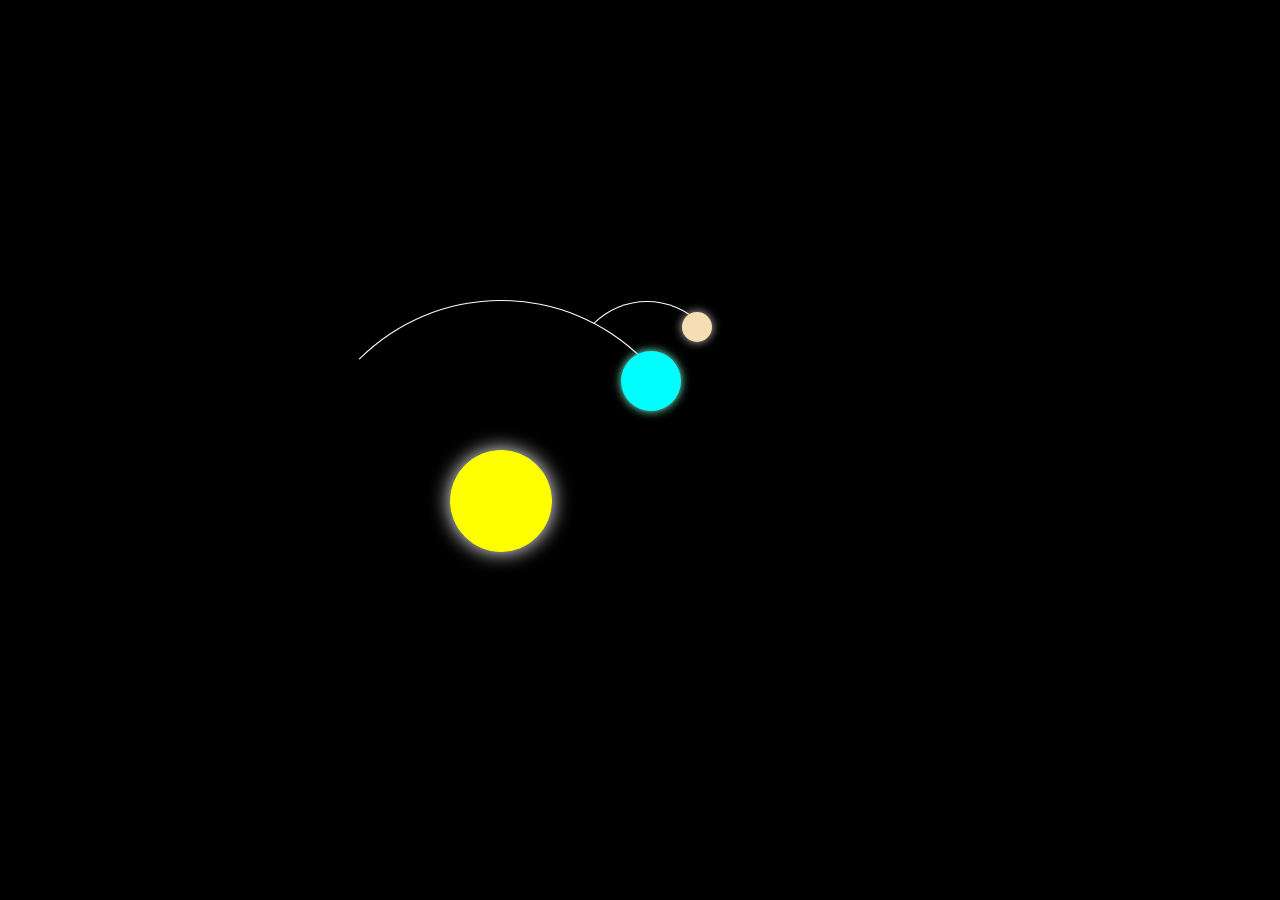
==== index.html @ 89e52d08 "Create index.html" ====
<html>
    <head>
        <style>
            body {
                background-color: black;
            }

            .sun {
                width: 100px;
                height: 100px;
                background-color: yellow;
                border: 1px solid yellow;
                border-radius: 50%;
                position: absolute;
                top: 450px;
                left: 450px;
                box-shadow: 0 0 20px white;
            }

            .earth {
                width: 400px;
                height: 400px;
                border-width: 1px;
                border-style: solid;
                border-color: white transparent transparent transparent;
                border-radius: 100%;
                position: absolute;
                top: 300px;
                left: 300px;
                animation: orbit 5s linear infinite;
            }
            
            .earth::before {
                content: '';
                position: absolute;
                top: 50px;
                left: 320px;
                background-color: aqua;
                border-radius: 50%;
                width: 60px;
                height: 60px;
                box-shadow: 0 0 10px aquamarine;
            }

            .moon {
                width: 150px;
                height: 150px;
                border-width: 1px;
                border-style: solid;
                border-color: white transparent transparent transparent;
                border-radius: 100%;
                position: absolute;
                top: 0px;
                left: 270px;
                animation: orbit 5s linear infinite;
            }
            
            .moon::before {
                content: '';
                position: absolute;
                top: 10px;
                left: 110px;
                background-color: wheat;
                border-radius: 50%;
                width: 30px;
                height: 30px;
                box-shadow: 0 0 10px silver;
            }

            @keyframes orbit {
                to {
                    transform: rotate(360deg);
                }
            }
        </style>
    </head>
    <body>
        <div class="sun"></div>
        <div class="earth">
          <div class="moon"></div>
        </div>
    </body>
</html>

sumber kode tersebut
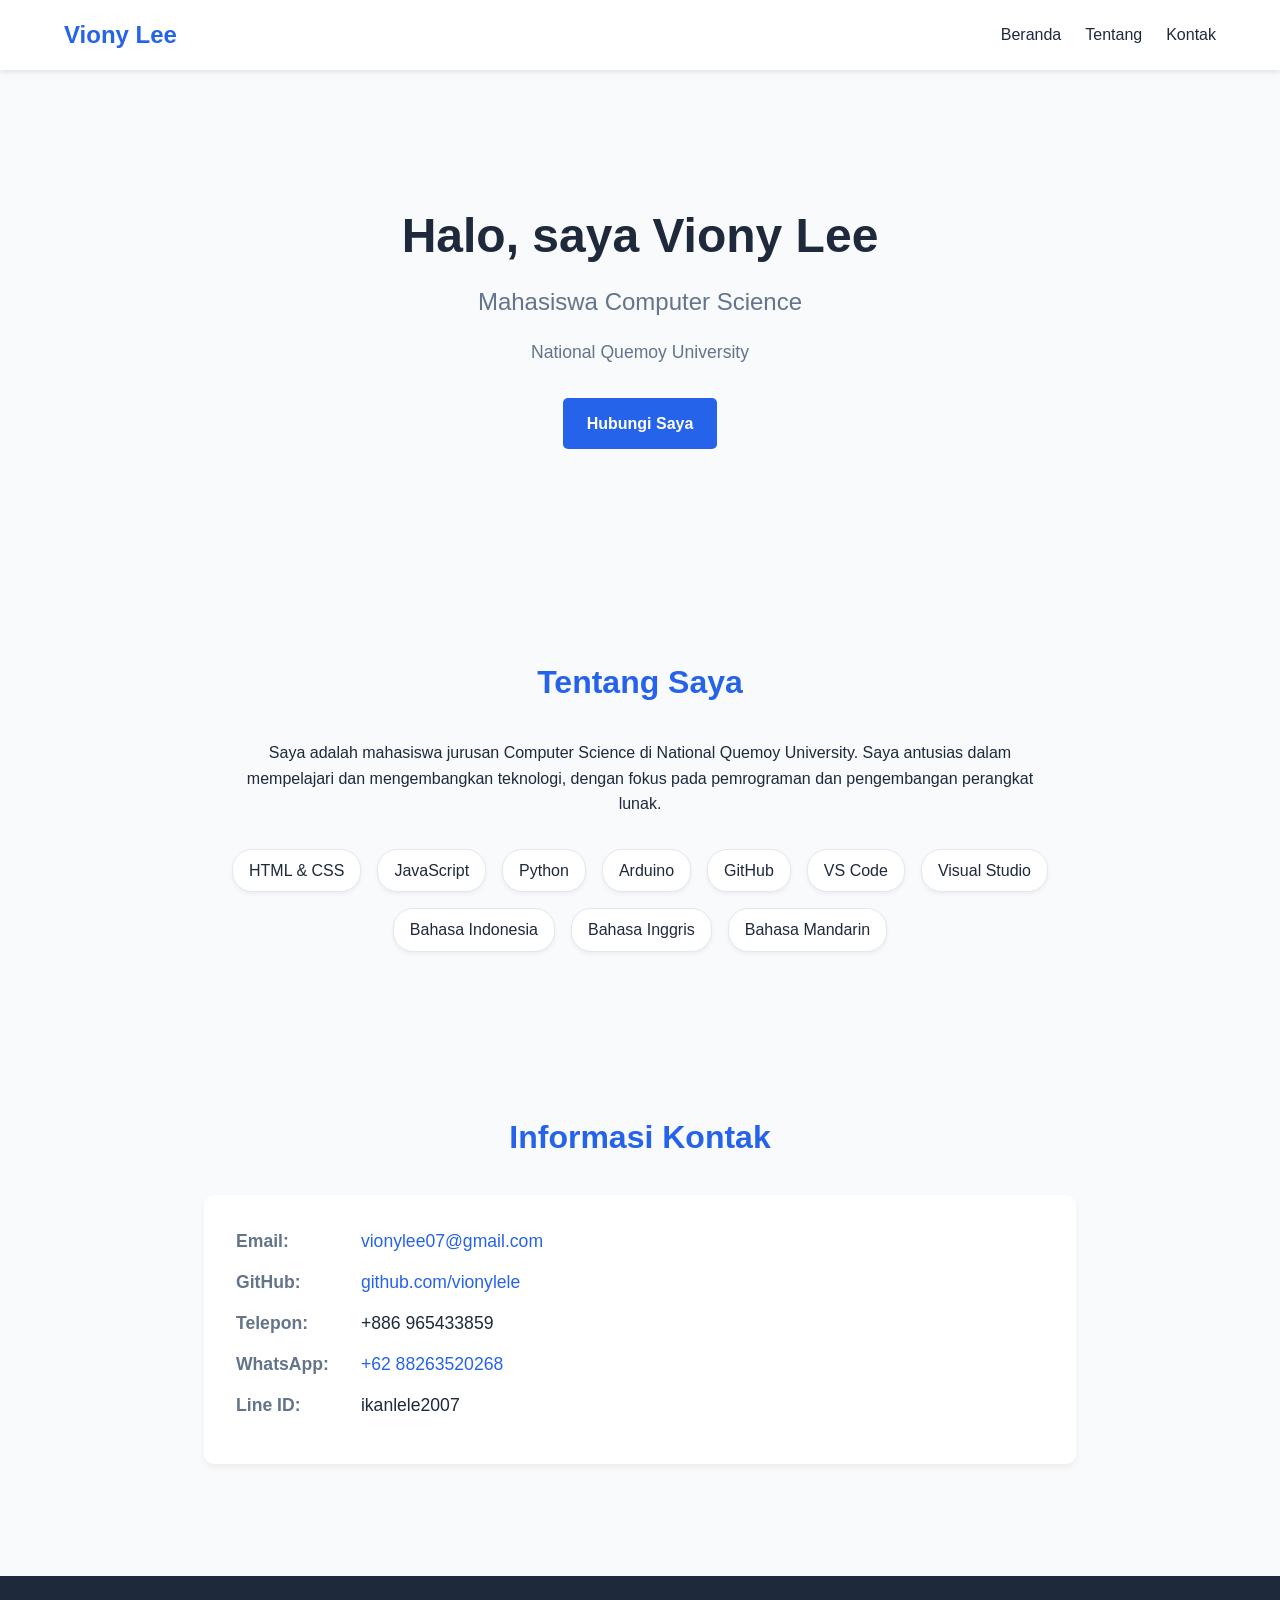
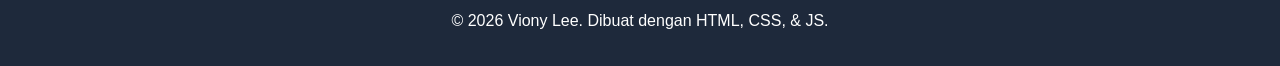
==== commit b9e23636: "Update index.html" ====
--- a/index.html
+++ b/index.html
@@ -1,85 +1,245 @@
-<html>
-    <head>
-        <style>
-            body {
-                background-color: black;
-            }
-
-            .sun {
-                width: 100px;
-                height: 100px;
-                background-color: yellow;
-                border: 1px solid yellow;
-                border-radius: 50%;
-                position: absolute;
-                top: 450px;
-                left: 450px;
-                box-shadow: 0 0 20px white;
-            }
-
-            .earth {
-                width: 400px;
-                height: 400px;
-                border-width: 1px;
-                border-style: solid;
-                border-color: white transparent transparent transparent;
-                border-radius: 100%;
-                position: absolute;
-                top: 300px;
-                left: 300px;
-                animation: orbit 5s linear infinite;
-            }
+<!DOCTYPE html>
+<html lang="id">
+<head>
+    <meta charset="UTF-8">
+    <meta name="viewport" content="width=device-width, initial-scale=1.0">
+    <title>Portofolio | Viony Lee</title>
+    <style>
+        /* --- CSS (Styling) --- */
+        :root {
+            --primary-color: #2563eb;
+            --bg-color: #f8fafc;
+            --text-color: #1e293b;
+            --secondary-color: #64748b;
+        }
+
+        * {
+            margin: 0;
+            padding: 0;
+            box-sizing: border-box;
+            font-family: 'Segoe UI', Tahoma, Geneva, Verdana, sans-serif;
+        }
+
+        body {
+            background-color: var(--bg-color);
+            color: var(--text-color);
+            line-height: 1.6;
+        }
+
+        header {
+            background-color: white;
+            padding: 1rem 5%;
+            box-shadow: 0 2px 5px rgba(0,0,0,0.1);
+            position: sticky;
+            top: 0;
+            z-index: 100;
+            display: flex;
+            justify-content: space-between;
+            align-items: center;
+        }
+
+        header h2 {
+            color: var(--primary-color);
+        }
+
+        nav ul {
+            list-style: none;
+            display: flex;
+            gap: 1.5rem;
+        }
+
+        nav a {
+            text-decoration: none;
+            color: var(--text-color);
+            font-weight: 500;
+            transition: color 0.3s;
+        }
+
+        nav a:hover {
+            color: var(--primary-color);
+        }
+
+        section {
+            padding: 5rem 5%;
+            max-width: 1000px;
+            margin: 0 auto;
+        }
+
+        /* Hero Section */
+        #beranda {
+            text-align: center;
+            padding-top: 8rem;
+            padding-bottom: 8rem;
+        }
+
+        #beranda h1 {
+            font-size: 3rem;
+            margin-bottom: 0.5rem;
+        }
+
+        #beranda h3 {
+            font-size: 1.5rem;
+            font-weight: 500;
+            color: var(--secondary-color);
+            margin-bottom: 1rem;
+        }
+
+        #beranda p {
+            font-size: 1.1rem;
+            color: var(--secondary-color);
+            margin-bottom: 2rem;
+        }
+
+        .btn {
+            background-color: var(--primary-color);
+            color: white;
+            padding: 0.8rem 1.5rem;
+            text-decoration: none;
+            border-radius: 5px;
+            font-weight: bold;
+            transition: background 0.3s;
+            display: inline-block;
+            border: none;
+            cursor: pointer;
+        }
+
+        .btn:hover {
+            background-color: #1d4ed8;
+        }
+
+        /* About & Skills */
+        .section-title {
+            text-align: center;
+            font-size: 2rem;
+            margin-bottom: 2rem;
+            color: var(--primary-color);
+        }
+
+        .skills-container {
+            display: flex;
+            flex-wrap: wrap;
+            gap: 1rem;
+            justify-content: center;
+            margin-top: 2rem;
+        }
+
+        .skill-tag {
+            background-color: white;
+            padding: 0.5rem 1rem;
+            border-radius: 20px;
+            box-shadow: 0 2px 4px rgba(0,0,0,0.05);
+            font-weight: 500;
+            border: 1px solid #e2e8f0;
+        }
+
+        /* Kontak Section */
+        .contact-wrapper {
+            display: flex;
+            flex-direction: column;
+            gap: 2rem;
+            background: white;
+            padding: 2rem;
+            border-radius: 10px;
+            box-shadow: 0 4px 6px rgba(0,0,0,0.05);
+        }
+
+        .contact-details p {
+            margin-bottom: 0.8rem;
+            font-size: 1.1rem;
+        }
+
+        .contact-details a {
+            color: var(--primary-color);
+            text-decoration: none;
+            font-weight: 500;
+        }
+
+        .contact-details a:hover {
+            text-decoration: underline;
+        }
+
+        .contact-details strong {
+            display: inline-block;
+            width: 120px;
+            color: var(--secondary-color);
+        }
+
+        footer {
+            text-align: center;
+            padding: 2rem;
+            background-color: #1e293b;
+            color: white;
+            margin-top: 2rem;
+        }
+    </style>
+</head>
+<body>
+
+    <header>
+        <h2>Viony Lee</h2>
+        <nav>
+            <ul>
+                <li><a href="#beranda">Beranda</a></li>
+                <li><a href="#tentang">Tentang</a></li>
+                <li><a href="#kontak">Kontak</a></li>
+            </ul>
+        </nav>
+    </header>
+
+    <section id="beranda">
+        <h1>Halo, saya Viony Lee</h1>
+        <h3>Mahasiswa Computer Science</h3>
+        <p>National Quemoy University</p>
+        <a href="#kontak" class="btn">Hubungi Saya</a>
+    </section>
+
+    <section id="tentang">
+        <h2 class="section-title">Tentang Saya</h2>
+        <p style="text-align: center; max-width: 800px; margin: 0 auto;">Saya adalah mahasiswa jurusan Computer Science di National Quemoy University. Saya antusias dalam mempelajari dan mengembangkan teknologi, dengan fokus pada pemrograman dan pengembangan perangkat lunak.</p>
+        
+        <div class="skills-container">
+            <span class="skill-tag">HTML & CSS</span>
+            <span class="skill-tag">JavaScript</span>
+            <span class="skill-tag">Python</span>
+            <span class="skill-tag">Arduino</span>
             
-            .earth::before {
-                content: '';
-                position: absolute;
-                top: 50px;
-                left: 320px;
-                background-color: aqua;
-                border-radius: 50%;
-                width: 60px;
-                height: 60px;
-                box-shadow: 0 0 10px aquamarine;
-            }
-
-            .moon {
-                width: 150px;
-                height: 150px;
-                border-width: 1px;
-                border-style: solid;
-                border-color: white transparent transparent transparent;
-                border-radius: 100%;
-                position: absolute;
-                top: 0px;
-                left: 270px;
-                animation: orbit 5s linear infinite;
-            }
+            <span class="skill-tag">GitHub</span>
+            <span class="skill-tag">VS Code</span>
+            <span class="skill-tag">Visual Studio</span>
             
-            .moon::before {
-                content: '';
-                position: absolute;
-                top: 10px;
-                left: 110px;
-                background-color: wheat;
-                border-radius: 50%;
-                width: 30px;
-                height: 30px;
-                box-shadow: 0 0 10px silver;
-            }
-
-            @keyframes orbit {
-                to {
-                    transform: rotate(360deg);
-                }
-            }
-        </style>
-    </head>
-    <body>
-        <div class="sun"></div>
-        <div class="earth">
-          <div class="moon"></div>
+            <span class="skill-tag">Bahasa Indonesia</span>
+            <span class="skill-tag">Bahasa Inggris</span>
+            <span class="skill-tag">Bahasa Mandarin</span>
         </div>
-    </body>
+    </section>
+
+    <section id="kontak">
+        <h2 class="section-title">Informasi Kontak</h2>
+        <div class="contact-wrapper">
+            <div class="contact-details">
+                <p><strong>Email:</strong> <a href="mailto:vionylee07@gmail.com">vionylee07@gmail.com</a></p>
+                <p><strong>GitHub:</strong> <a href="https://github.com/vionylele" target="_blank">github.com/vionylele</a></p>
+                <p><strong>Telepon:</strong> +886 965433859</p>
+                <p><strong>WhatsApp:</strong> <a href="https://wa.me/6288263520268" target="_blank">+62 88263520268</a></p>
+                <p><strong>Line ID:</strong> ikanlele2007</p>
+            </div>
+        </div>
+    </section>
+
+    <footer>
+        <p>&copy; 2026 Viony Lee. Dibuat dengan HTML, CSS, & JS.</p>
+    </footer>
+
+    <script>
+        // Smooth scrolling untuk navigasi
+        document.querySelectorAll('a[href^="#"]').forEach(anchor => {
+            anchor.addEventListener('click', function (e) {
+                e.preventDefault();
+                document.querySelector(this.getAttribute('href')).scrollIntoView({
+                    behavior: 'smooth'
+                });
+            });
+        });
+    </script>
+</body>
 </html>
-
-sumber kode tersebut
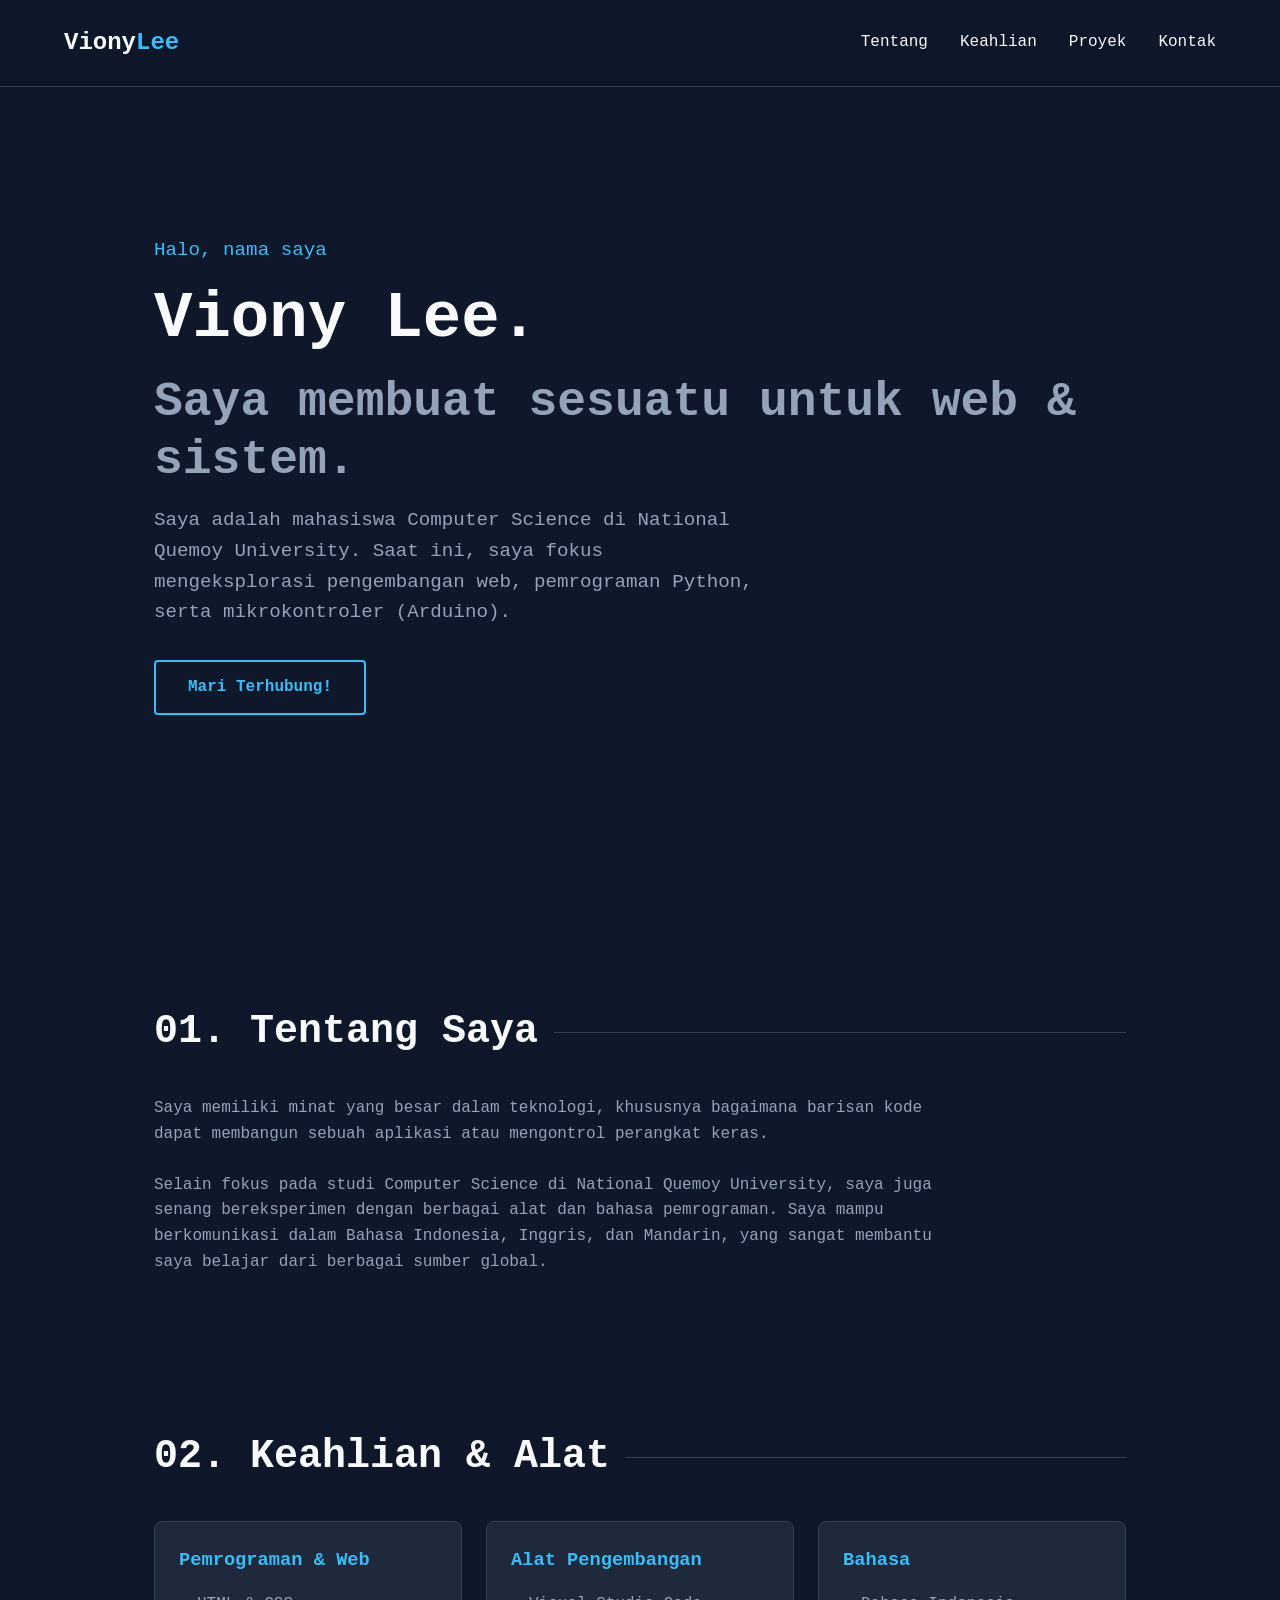
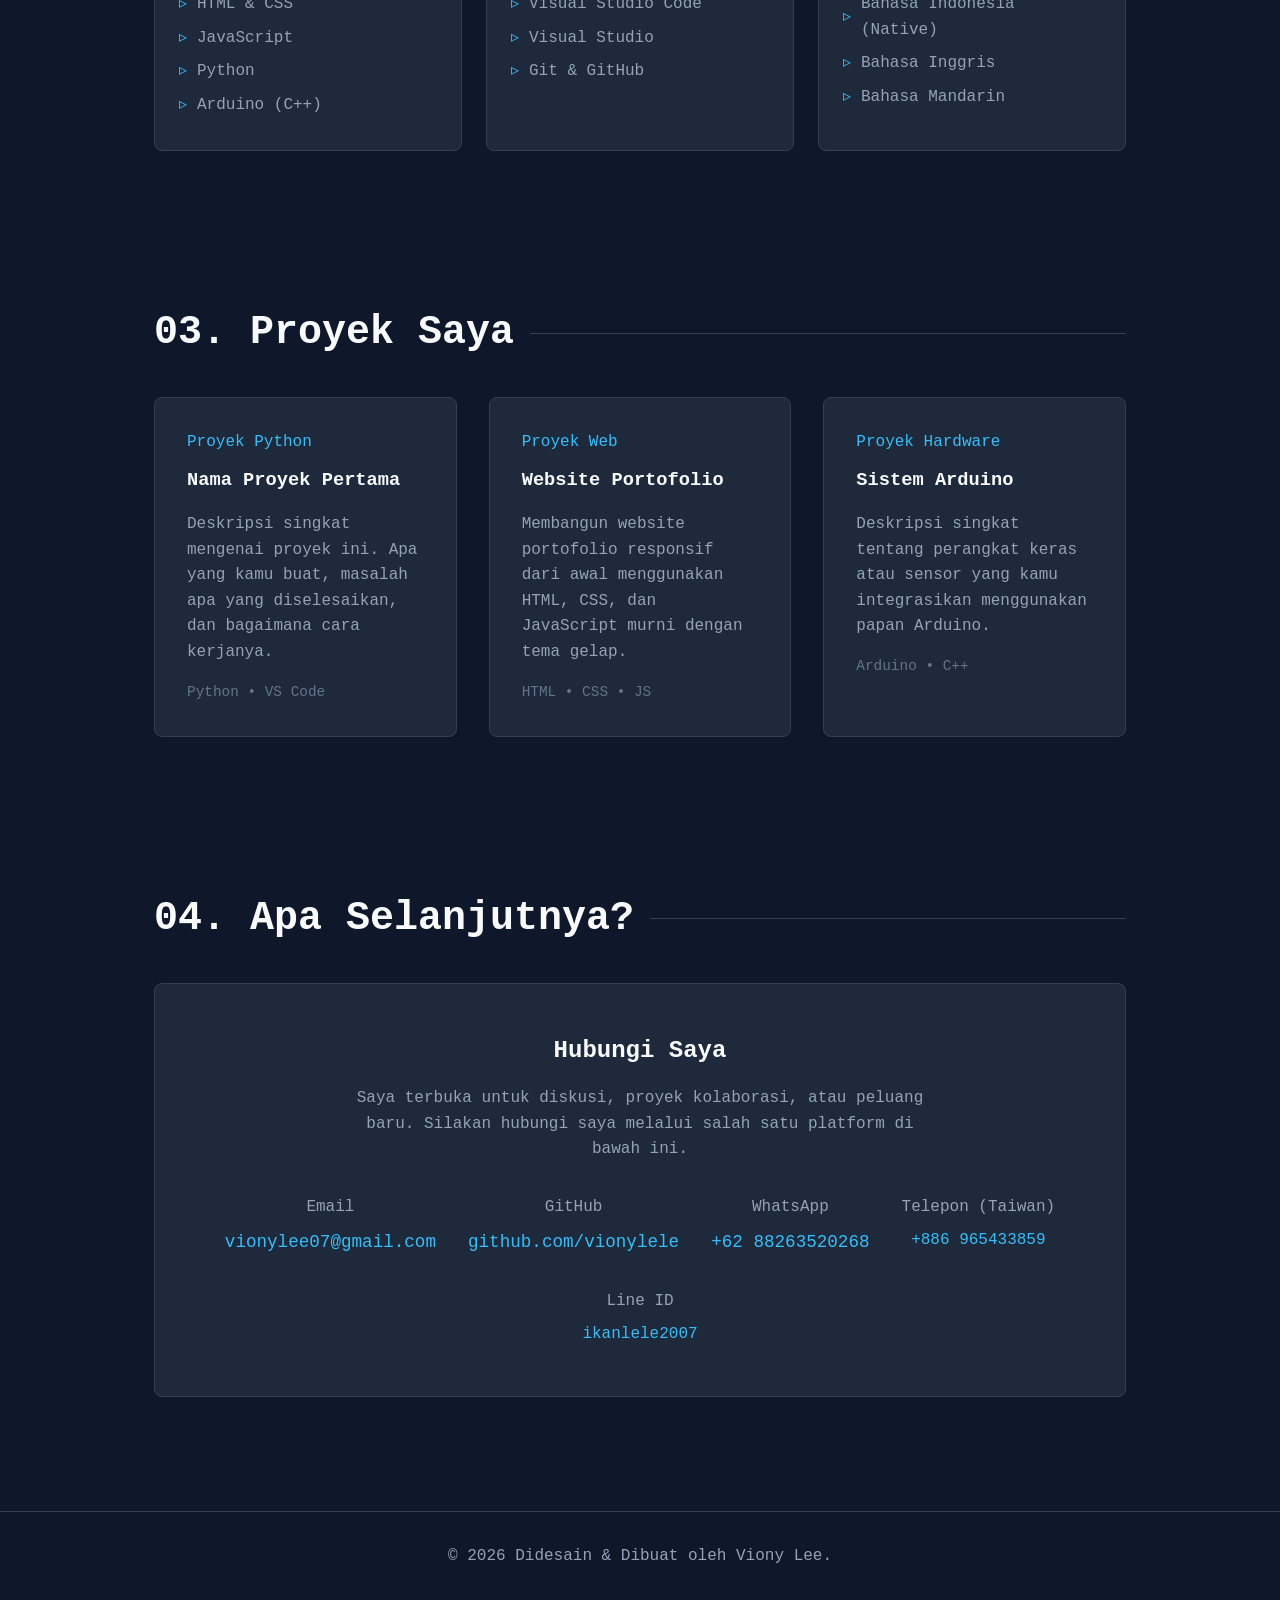
==== commit ce17fff3: "Update index.html" ====
--- a/index.html
+++ b/index.html
@@ -3,231 +3,362 @@
 <head>
     <meta charset="UTF-8">
     <meta name="viewport" content="width=device-width, initial-scale=1.0">
-    <title>Portofolio | Viony Lee</title>
+    <title>Viony Lee | Portfolio</title>
     <style>
         /* --- CSS (Styling) --- */
         :root {
-            --primary-color: #2563eb;
-            --bg-color: #f8fafc;
-            --text-color: #1e293b;
-            --secondary-color: #64748b;
+            --bg-dark: #0f172a;
+            --bg-card: #1e293b;
+            --text-main: #f8fafc;
+            --text-muted: #94a3b8;
+            --accent-color: #38bdf8; /* Warna biru neon/cyan */
         }
 
         * {
             margin: 0;
             padding: 0;
             box-sizing: border-box;
-            font-family: 'Segoe UI', Tahoma, Geneva, Verdana, sans-serif;
+            font-family: 'Courier New', Courier, monospace; /* Font gaya terminal/coding */
         }
 
         body {
-            background-color: var(--bg-color);
-            color: var(--text-color);
+            background-color: var(--bg-dark);
+            color: var(--text-main);
             line-height: 1.6;
-        }
-
-        header {
-            background-color: white;
-            padding: 1rem 5%;
-            box-shadow: 0 2px 5px rgba(0,0,0,0.1);
-            position: sticky;
-            top: 0;
-            z-index: 100;
+            font-family: 'Segoe UI', Tahoma, sans-serif;
+        }
+
+        /* Navigasi */
+        nav {
             display: flex;
             justify-content: space-between;
             align-items: center;
-        }
-
-        header h2 {
-            color: var(--primary-color);
-        }
-
-        nav ul {
+            padding: 1.5rem 5%;
+            background-color: rgba(15, 23, 42, 0.9);
+            backdrop-filter: blur(10px);
+            position: fixed;
+            width: 100%;
+            top: 0;
+            z-index: 1000;
+            border-bottom: 1px solid #334155;
+        }
+
+        .logo {
+            font-size: 1.5rem;
+            font-weight: bold;
+            color: var(--text-main);
+            text-decoration: none;
+        }
+
+        .logo span {
+            color: var(--accent-color);
+        }
+
+        .nav-links {
             list-style: none;
             display: flex;
-            gap: 1.5rem;
-        }
-
-        nav a {
+            gap: 2rem;
+        }
+
+        .nav-links a {
+            color: var(--text-main);
             text-decoration: none;
-            color: var(--text-color);
             font-weight: 500;
-            transition: color 0.3s;
-        }
-
-        nav a:hover {
-            color: var(--primary-color);
+            transition: 0.3s;
+        }
+
+        .nav-links a:hover {
+            color: var(--accent-color);
         }
 
         section {
-            padding: 5rem 5%;
-            max-width: 1000px;
+            padding: 100px 5% 50px;
+            max-width: 1100px;
             margin: 0 auto;
         }
 
         /* Hero Section */
         #beranda {
+            height: 100vh;
+            display: flex;
+            flex-direction: column;
+            justify-content: center;
+            align-items: flex-start;
+        }
+
+        .hero-subtitle {
+            color: var(--accent-color);
+            font-family: 'Courier New', Courier, monospace;
+            font-size: 1.2rem;
+            margin-bottom: 1rem;
+        }
+
+        #beranda h1 {
+            font-size: 4rem;
+            line-height: 1.2;
+            margin-bottom: 1rem;
+        }
+
+        #beranda p {
+            color: var(--text-muted);
+            font-size: 1.2rem;
+            max-width: 600px;
+            margin-bottom: 2rem;
+        }
+
+        .btn {
+            display: inline-block;
+            padding: 0.8rem 2rem;
+            border: 2px solid var(--accent-color);
+            color: var(--accent-color);
+            text-decoration: none;
+            border-radius: 4px;
+            font-weight: bold;
+            transition: all 0.3s ease;
+        }
+
+        .btn:hover {
+            background-color: var(--accent-color);
+            color: var(--bg-dark);
+        }
+
+        /* Section Titles */
+        .section-title {
+            font-size: 2.5rem;
+            margin-bottom: 2rem;
+            display: flex;
+            align-items: center;
+            gap: 1rem;
+        }
+
+        .section-title::after {
+            content: "";
+            height: 1px;
+            background-color: #334155;
+            flex-grow: 1;
+        }
+
+        /* Skills */
+        .skills-grid {
+            display: grid;
+            grid-template-columns: repeat(auto-fit, minmax(250px, 1fr));
+            gap: 1.5rem;
+        }
+
+        .skill-category {
+            background-color: var(--bg-card);
+            padding: 1.5rem;
+            border-radius: 8px;
+            border: 1px solid #334155;
+        }
+
+        .skill-category h3 {
+            color: var(--accent-color);
+            margin-bottom: 1rem;
+        }
+
+        .skill-list {
+            list-style: none;
+        }
+
+        .skill-list li {
+            margin-bottom: 0.5rem;
+            color: var(--text-muted);
+            display: flex;
+            align-items: center;
+        }
+
+        .skill-list li::before {
+            content: "▹";
+            color: var(--accent-color);
+            margin-right: 10px;
+        }
+
+        /* Proyek (Placeholder) */
+        .projects-grid {
+            display: grid;
+            grid-template-columns: repeat(auto-fit, minmax(300px, 1fr));
+            gap: 2rem;
+        }
+
+        .project-card {
+            background-color: var(--bg-card);
+            padding: 2rem;
+            border-radius: 8px;
+            border: 1px solid #334155;
+            transition: transform 0.3s ease;
+        }
+
+        .project-card:hover {
+            transform: translateY(-5px);
+            border-color: var(--accent-color);
+        }
+
+        .project-card h3 {
+            margin-bottom: 1rem;
+        }
+
+        /* Kontak */
+        .contact-container {
+            background-color: var(--bg-card);
+            padding: 3rem;
+            border-radius: 8px;
             text-align: center;
-            padding-top: 8rem;
-            padding-bottom: 8rem;
-        }
-
-        #beranda h1 {
-            font-size: 3rem;
-            margin-bottom: 0.5rem;
-        }
-
-        #beranda h3 {
-            font-size: 1.5rem;
-            font-weight: 500;
-            color: var(--secondary-color);
-            margin-bottom: 1rem;
-        }
-
-        #beranda p {
+            border: 1px solid #334155;
+        }
+
+        .contact-links {
+            display: flex;
+            flex-wrap: wrap;
+            justify-content: center;
+            gap: 2rem;
+            margin-top: 2rem;
+        }
+
+        .contact-item {
+            display: flex;
+            flex-direction: column;
+            gap: 0.5rem;
+            color: var(--text-muted);
+        }
+
+        .contact-item a {
+            color: var(--accent-color);
+            text-decoration: none;
             font-size: 1.1rem;
-            color: var(--secondary-color);
-            margin-bottom: 2rem;
-        }
-
-        .btn {
-            background-color: var(--primary-color);
-            color: white;
-            padding: 0.8rem 1.5rem;
-            text-decoration: none;
-            border-radius: 5px;
-            font-weight: bold;
-            transition: background 0.3s;
-            display: inline-block;
-            border: none;
-            cursor: pointer;
-        }
-
-        .btn:hover {
-            background-color: #1d4ed8;
-        }
-
-        /* About & Skills */
-        .section-title {
-            text-align: center;
-            font-size: 2rem;
-            margin-bottom: 2rem;
-            color: var(--primary-color);
-        }
-
-        .skills-container {
-            display: flex;
-            flex-wrap: wrap;
-            gap: 1rem;
-            justify-content: center;
-            margin-top: 2rem;
-        }
-
-        .skill-tag {
-            background-color: white;
-            padding: 0.5rem 1rem;
-            border-radius: 20px;
-            box-shadow: 0 2px 4px rgba(0,0,0,0.05);
-            font-weight: 500;
-            border: 1px solid #e2e8f0;
-        }
-
-        /* Kontak Section */
-        .contact-wrapper {
-            display: flex;
-            flex-direction: column;
-            gap: 2rem;
-            background: white;
-            padding: 2rem;
-            border-radius: 10px;
-            box-shadow: 0 4px 6px rgba(0,0,0,0.05);
-        }
-
-        .contact-details p {
-            margin-bottom: 0.8rem;
-            font-size: 1.1rem;
-        }
-
-        .contact-details a {
-            color: var(--primary-color);
-            text-decoration: none;
-            font-weight: 500;
-        }
-
-        .contact-details a:hover {
+        }
+
+        .contact-item a:hover {
             text-decoration: underline;
-        }
-
-        .contact-details strong {
-            display: inline-block;
-            width: 120px;
-            color: var(--secondary-color);
         }
 
         footer {
             text-align: center;
             padding: 2rem;
-            background-color: #1e293b;
-            color: white;
-            margin-top: 2rem;
+            color: var(--text-muted);
+            border-top: 1px solid #334155;
+            margin-top: 4rem;
         }
     </style>
 </head>
 <body>
 
-    <header>
-        <h2>Viony Lee</h2>
-        <nav>
-            <ul>
-                <li><a href="#beranda">Beranda</a></li>
-                <li><a href="#tentang">Tentang</a></li>
-                <li><a href="#kontak">Kontak</a></li>
-            </ul>
-        </nav>
-    </header>
+    <nav>
+        <a href="#" class="logo">Viony<span>Lee</span></a>
+        <ul class="nav-links">
+            <li><a href="#tentang">Tentang</a></li>
+            <li><a href="#keahlian">Keahlian</a></li>
+            <li><a href="#proyek">Proyek</a></li>
+            <li><a href="#kontak">Kontak</a></li>
+        </ul>
+    </nav>
 
     <section id="beranda">
-        <h1>Halo, saya Viony Lee</h1>
-        <h3>Mahasiswa Computer Science</h3>
-        <p>National Quemoy University</p>
-        <a href="#kontak" class="btn">Hubungi Saya</a>
+        <div class="hero-subtitle">Halo, nama saya</div>
+        <h1>Viony Lee.</h1>
+        <h1 style="color: var(--text-muted); font-size: 3rem;">Saya membuat sesuatu untuk web & sistem.</h1>
+        <p>Saya adalah mahasiswa Computer Science di National Quemoy University. Saat ini, saya fokus mengeksplorasi pengembangan web, pemrograman Python, serta mikrokontroler (Arduino).</p>
+        <a href="#kontak" class="btn">Mari Terhubung!</a>
     </section>
 
     <section id="tentang">
-        <h2 class="section-title">Tentang Saya</h2>
-        <p style="text-align: center; max-width: 800px; margin: 0 auto;">Saya adalah mahasiswa jurusan Computer Science di National Quemoy University. Saya antusias dalam mempelajari dan mengembangkan teknologi, dengan fokus pada pemrograman dan pengembangan perangkat lunak.</p>
-        
-        <div class="skills-container">
-            <span class="skill-tag">HTML & CSS</span>
-            <span class="skill-tag">JavaScript</span>
-            <span class="skill-tag">Python</span>
-            <span class="skill-tag">Arduino</span>
+        <h2 class="section-title">01. Tentang Saya</h2>
+        <div style="color: var(--text-muted); max-width: 800px;">
+            <p>Saya memiliki minat yang besar dalam teknologi, khususnya bagaimana barisan kode dapat membangun sebuah aplikasi atau mengontrol perangkat keras.</p><br>
+            <p>Selain fokus pada studi Computer Science di National Quemoy University, saya juga senang bereksperimen dengan berbagai alat dan bahasa pemrograman. Saya mampu berkomunikasi dalam Bahasa Indonesia, Inggris, dan Mandarin, yang sangat membantu saya belajar dari berbagai sumber global.</p>
+        </div>
+    </section>
+
+    <section id="keahlian">
+        <h2 class="section-title">02. Keahlian & Alat</h2>
+        <div class="skills-grid">
+            <div class="skill-category">
+                <h3>Pemrograman & Web</h3>
+                <ul class="skill-list">
+                    <li>HTML & CSS</li>
+                    <li>JavaScript</li>
+                    <li>Python</li>
+                    <li>Arduino (C++)</li>
+                </ul>
+            </div>
+            <div class="skill-category">
+                <h3>Alat Pengembangan</h3>
+                <ul class="skill-list">
+                    <li>Visual Studio Code</li>
+                    <li>Visual Studio</li>
+                    <li>Git & GitHub</li>
+                </ul>
+            </div>
+            <div class="skill-category">
+                <h3>Bahasa</h3>
+                <ul class="skill-list">
+                    <li>Bahasa Indonesia (Native)</li>
+                    <li>Bahasa Inggris</li>
+                    <li>Bahasa Mandarin</li>
+                </ul>
+            </div>
+        </div>
+    </section>
+
+    <section id="proyek">
+        <h2 class="section-title">03. Proyek Saya</h2>
+        <div class="projects-grid">
+            <div class="project-card">
+                <div style="color: var(--accent-color); margin-bottom: 10px; font-family: 'Courier New', monospace;">Proyek Python</div>
+                <h3>Nama Proyek Pertama</h3>
+                <p style="color: var(--text-muted); margin-bottom: 15px;">Deskripsi singkat mengenai proyek ini. Apa yang kamu buat, masalah apa yang diselesaikan, dan bagaimana cara kerjanya.</p>
+                <div style="color: #64748b; font-size: 0.9rem;">Python • VS Code</div>
+            </div>
             
-            <span class="skill-tag">GitHub</span>
-            <span class="skill-tag">VS Code</span>
-            <span class="skill-tag">Visual Studio</span>
+            <div class="project-card">
+                <div style="color: var(--accent-color); margin-bottom: 10px; font-family: 'Courier New', monospace;">Proyek Web</div>
+                <h3>Website Portofolio</h3>
+                <p style="color: var(--text-muted); margin-bottom: 15px;">Membangun website portofolio responsif dari awal menggunakan HTML, CSS, dan JavaScript murni dengan tema gelap.</p>
+                <div style="color: #64748b; font-size: 0.9rem;">HTML • CSS • JS</div>
+            </div>
+
+            <div class="project-card">
+                <div style="color: var(--accent-color); margin-bottom: 10px; font-family: 'Courier New', monospace;">Proyek Hardware</div>
+                <h3>Sistem Arduino</h3>
+                <p style="color: var(--text-muted); margin-bottom: 15px;">Deskripsi singkat tentang perangkat keras atau sensor yang kamu integrasikan menggunakan papan Arduino.</p>
+                <div style="color: #64748b; font-size: 0.9rem;">Arduino • C++</div>
+            </div>
+        </div>
+    </section>
+
+    <section id="kontak">
+        <h2 class="section-title">04. Apa Selanjutnya?</h2>
+        <div class="contact-container">
+            <h2 style="margin-bottom: 1rem;">Hubungi Saya</h2>
+            <p style="color: var(--text-muted); max-width: 600px; margin: 0 auto;">Saya terbuka untuk diskusi, proyek kolaborasi, atau peluang baru. Silakan hubungi saya melalui salah satu platform di bawah ini.</p>
             
-            <span class="skill-tag">Bahasa Indonesia</span>
-            <span class="skill-tag">Bahasa Inggris</span>
-            <span class="skill-tag">Bahasa Mandarin</span>
+            <div class="contact-links">
+                <div class="contact-item">
+                    <span>Email</span>
+                    <a href="mailto:vionylee07@gmail.com">vionylee07@gmail.com</a>
+                </div>
+                <div class="contact-item">
+                    <span>GitHub</span>
+                    <a href="https://github.com/vionylele" target="_blank">github.com/vionylele</a>
+                </div>
+                <div class="contact-item">
+                    <span>WhatsApp</span>
+                    <a href="https://wa.me/6288263520268" target="_blank">+62 88263520268</a>
+                </div>
+                <div class="contact-item">
+                    <span>Telepon (Taiwan)</span>
+                    <span style="color: var(--accent-color);">+886 965433859</span>
+                </div>
+                <div class="contact-item">
+                    <span>Line ID</span>
+                    <span style="color: var(--accent-color);">ikanlele2007</span>
+                </div>
+            </div>
         </div>
     </section>
 
-    <section id="kontak">
-        <h2 class="section-title">Informasi Kontak</h2>
-        <div class="contact-wrapper">
-            <div class="contact-details">
-                <p><strong>Email:</strong> <a href="mailto:vionylee07@gmail.com">vionylee07@gmail.com</a></p>
-                <p><strong>GitHub:</strong> <a href="https://github.com/vionylele" target="_blank">github.com/vionylele</a></p>
-                <p><strong>Telepon:</strong> +886 965433859</p>
-                <p><strong>WhatsApp:</strong> <a href="https://wa.me/6288263520268" target="_blank">+62 88263520268</a></p>
-                <p><strong>Line ID:</strong> ikanlele2007</p>
-            </div>
-        </div>
-    </section>
-
     <footer>
-        <p>&copy; 2026 Viony Lee. Dibuat dengan HTML, CSS, & JS.</p>
+        <p>&copy; 2026 Didesain & Dibuat oleh Viony Lee.</p>
     </footer>
 
     <script>
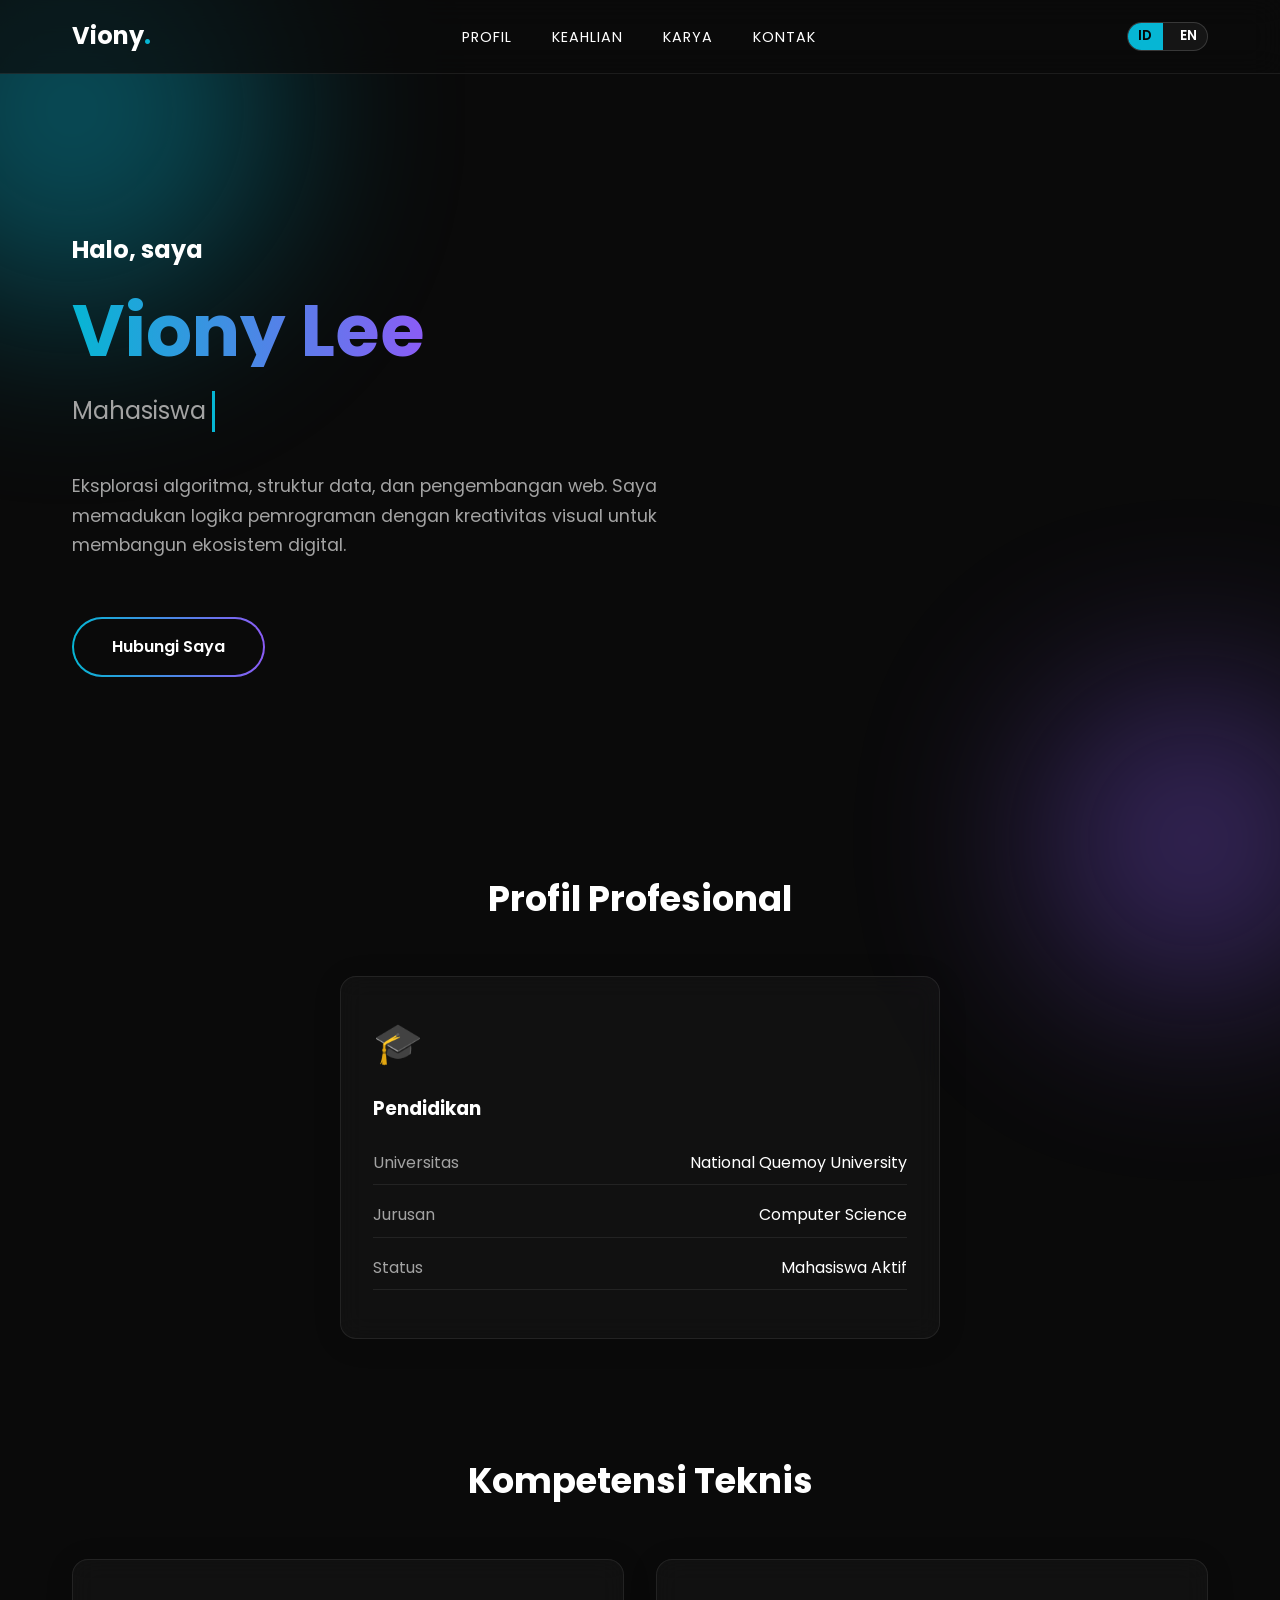
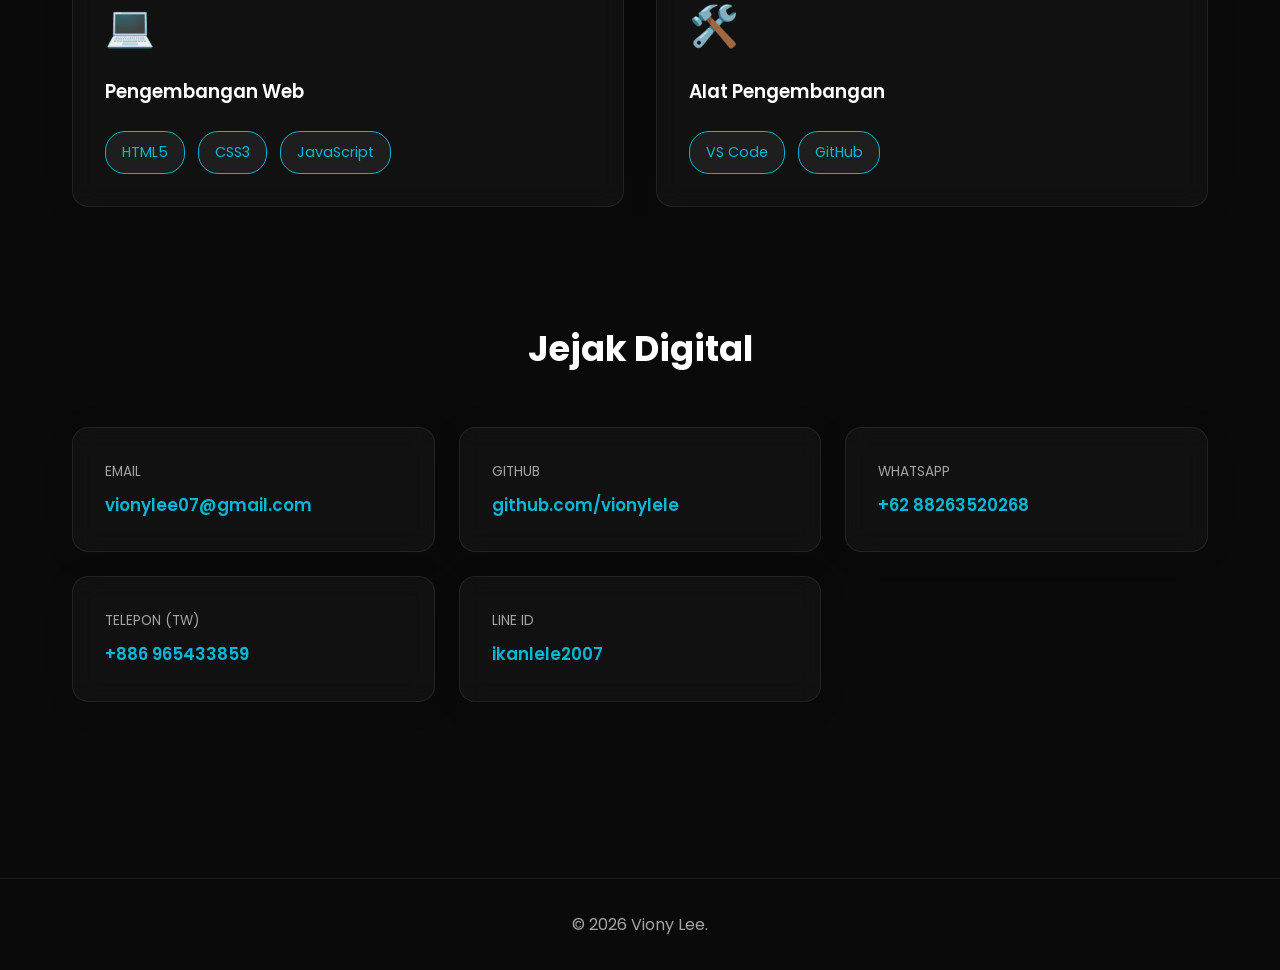
==== commit a86d4ba4: "update web" ====
--- a/index.html
+++ b/index.html
@@ -3,374 +3,123 @@
 <head>
     <meta charset="UTF-8">
     <meta name="viewport" content="width=device-width, initial-scale=1.0">
-    <title>Viony Lee | Portfolio</title>
-    <style>
-        /* --- CSS (Styling) --- */
-        :root {
-            --bg-dark: #0f172a;
-            --bg-card: #1e293b;
-            --text-main: #f8fafc;
-            --text-muted: #94a3b8;
-            --accent-color: #38bdf8; /* Warna biru neon/cyan */
-        }
-
-        * {
-            margin: 0;
-            padding: 0;
-            box-sizing: border-box;
-            font-family: 'Courier New', Courier, monospace; /* Font gaya terminal/coding */
-        }
-
-        body {
-            background-color: var(--bg-dark);
-            color: var(--text-main);
-            line-height: 1.6;
-            font-family: 'Segoe UI', Tahoma, sans-serif;
-        }
-
-        /* Navigasi */
-        nav {
-            display: flex;
-            justify-content: space-between;
-            align-items: center;
-            padding: 1.5rem 5%;
-            background-color: rgba(15, 23, 42, 0.9);
-            backdrop-filter: blur(10px);
-            position: fixed;
-            width: 100%;
-            top: 0;
-            z-index: 1000;
-            border-bottom: 1px solid #334155;
-        }
-
-        .logo {
-            font-size: 1.5rem;
-            font-weight: bold;
-            color: var(--text-main);
-            text-decoration: none;
-        }
-
-        .logo span {
-            color: var(--accent-color);
-        }
-
-        .nav-links {
-            list-style: none;
-            display: flex;
-            gap: 2rem;
-        }
-
-        .nav-links a {
-            color: var(--text-main);
-            text-decoration: none;
-            font-weight: 500;
-            transition: 0.3s;
-        }
-
-        .nav-links a:hover {
-            color: var(--accent-color);
-        }
-
-        section {
-            padding: 100px 5% 50px;
-            max-width: 1100px;
-            margin: 0 auto;
-        }
-
-        /* Hero Section */
-        #beranda {
-            height: 100vh;
-            display: flex;
-            flex-direction: column;
-            justify-content: center;
-            align-items: flex-start;
-        }
-
-        .hero-subtitle {
-            color: var(--accent-color);
-            font-family: 'Courier New', Courier, monospace;
-            font-size: 1.2rem;
-            margin-bottom: 1rem;
-        }
-
-        #beranda h1 {
-            font-size: 4rem;
-            line-height: 1.2;
-            margin-bottom: 1rem;
-        }
-
-        #beranda p {
-            color: var(--text-muted);
-            font-size: 1.2rem;
-            max-width: 600px;
-            margin-bottom: 2rem;
-        }
-
-        .btn {
-            display: inline-block;
-            padding: 0.8rem 2rem;
-            border: 2px solid var(--accent-color);
-            color: var(--accent-color);
-            text-decoration: none;
-            border-radius: 4px;
-            font-weight: bold;
-            transition: all 0.3s ease;
-        }
-
-        .btn:hover {
-            background-color: var(--accent-color);
-            color: var(--bg-dark);
-        }
-
-        /* Section Titles */
-        .section-title {
-            font-size: 2.5rem;
-            margin-bottom: 2rem;
-            display: flex;
-            align-items: center;
-            gap: 1rem;
-        }
-
-        .section-title::after {
-            content: "";
-            height: 1px;
-            background-color: #334155;
-            flex-grow: 1;
-        }
-
-        /* Skills */
-        .skills-grid {
-            display: grid;
-            grid-template-columns: repeat(auto-fit, minmax(250px, 1fr));
-            gap: 1.5rem;
-        }
-
-        .skill-category {
-            background-color: var(--bg-card);
-            padding: 1.5rem;
-            border-radius: 8px;
-            border: 1px solid #334155;
-        }
-
-        .skill-category h3 {
-            color: var(--accent-color);
-            margin-bottom: 1rem;
-        }
-
-        .skill-list {
-            list-style: none;
-        }
-
-        .skill-list li {
-            margin-bottom: 0.5rem;
-            color: var(--text-muted);
-            display: flex;
-            align-items: center;
-        }
-
-        .skill-list li::before {
-            content: "▹";
-            color: var(--accent-color);
-            margin-right: 10px;
-        }
-
-        /* Proyek (Placeholder) */
-        .projects-grid {
-            display: grid;
-            grid-template-columns: repeat(auto-fit, minmax(300px, 1fr));
-            gap: 2rem;
-        }
-
-        .project-card {
-            background-color: var(--bg-card);
-            padding: 2rem;
-            border-radius: 8px;
-            border: 1px solid #334155;
-            transition: transform 0.3s ease;
-        }
-
-        .project-card:hover {
-            transform: translateY(-5px);
-            border-color: var(--accent-color);
-        }
-
-        .project-card h3 {
-            margin-bottom: 1rem;
-        }
-
-        /* Kontak */
-        .contact-container {
-            background-color: var(--bg-card);
-            padding: 3rem;
-            border-radius: 8px;
-            text-align: center;
-            border: 1px solid #334155;
-        }
-
-        .contact-links {
-            display: flex;
-            flex-wrap: wrap;
-            justify-content: center;
-            gap: 2rem;
-            margin-top: 2rem;
-        }
-
-        .contact-item {
-            display: flex;
-            flex-direction: column;
-            gap: 0.5rem;
-            color: var(--text-muted);
-        }
-
-        .contact-item a {
-            color: var(--accent-color);
-            text-decoration: none;
-            font-size: 1.1rem;
-        }
-
-        .contact-item a:hover {
-            text-decoration: underline;
-        }
-
-        footer {
-            text-align: center;
-            padding: 2rem;
-            color: var(--text-muted);
-            border-top: 1px solid #334155;
-            margin-top: 4rem;
-        }
-    </style>
+    <title>Viony Lee | Portofolio Kreatif</title>
+    <link rel="stylesheet" href="style.css">
 </head>
 <body>
 
-    <nav>
-        <a href="#" class="logo">Viony<span>Lee</span></a>
-        <ul class="nav-links">
-            <li><a href="#tentang">Tentang</a></li>
-            <li><a href="#keahlian">Keahlian</a></li>
-            <li><a href="#proyek">Proyek</a></li>
-            <li><a href="#kontak">Kontak</a></li>
-        </ul>
-    </nav>
+    <div class="blob blob-1"></div>
+    <div class="blob blob-2"></div>
 
-    <section id="beranda">
-        <div class="hero-subtitle">Halo, nama saya</div>
-        <h1>Viony Lee.</h1>
-        <h1 style="color: var(--text-muted); font-size: 3rem;">Saya membuat sesuatu untuk web & sistem.</h1>
-        <p>Saya adalah mahasiswa Computer Science di National Quemoy University. Saat ini, saya fokus mengeksplorasi pengembangan web, pemrograman Python, serta mikrokontroler (Arduino).</p>
-        <a href="#kontak" class="btn">Mari Terhubung!</a>
-    </section>
-
-    <section id="tentang">
-        <h2 class="section-title">01. Tentang Saya</h2>
-        <div style="color: var(--text-muted); max-width: 800px;">
-            <p>Saya memiliki minat yang besar dalam teknologi, khususnya bagaimana barisan kode dapat membangun sebuah aplikasi atau mengontrol perangkat keras.</p><br>
-            <p>Selain fokus pada studi Computer Science di National Quemoy University, saya juga senang bereksperimen dengan berbagai alat dan bahasa pemrograman. Saya mampu berkomunikasi dalam Bahasa Indonesia, Inggris, dan Mandarin, yang sangat membantu saya belajar dari berbagai sumber global.</p>
-        </div>
-    </section>
-
-    <section id="keahlian">
-        <h2 class="section-title">02. Keahlian & Alat</h2>
-        <div class="skills-grid">
-            <div class="skill-category">
-                <h3>Pemrograman & Web</h3>
-                <ul class="skill-list">
-                    <li>HTML & CSS</li>
-                    <li>JavaScript</li>
-                    <li>Python</li>
-                    <li>Arduino (C++)</li>
+    <header>
+        <div class="nav-container">
+            <a href="#" class="logo-link">
+                <img src="logo.png" alt="Logo Viony" class="logo-img" onerror="this.style.display='none'; this.nextElementSibling.style.display='block';">
+                <span class="logo-text">Viony<span>.</span></span>
+            </a>
+            <nav>
+                <ul class="nav-links">
+                    <li><a href="#profil" data-i18n="navProfil">Profil</a></li>
+                    <li><a href="#keahlian" data-i18n="navKeahlian">Keahlian</a></li>
+                    <li><a href="karya.html" data-i18n="navKarya">Karya</a></li>
+                    <li><a href="#kontak" data-i18n="navKontak">Kontak</a></li>
                 </ul>
-            </div>
-            <div class="skill-category">
-                <h3>Alat Pengembangan</h3>
-                <ul class="skill-list">
-                    <li>Visual Studio Code</li>
-                    <li>Visual Studio</li>
-                    <li>Git & GitHub</li>
-                </ul>
-            </div>
-            <div class="skill-category">
-                <h3>Bahasa</h3>
-                <ul class="skill-list">
-                    <li>Bahasa Indonesia (Native)</li>
-                    <li>Bahasa Inggris</li>
-                    <li>Bahasa Mandarin</li>
-                </ul>
+            </nav>
+            <div class="language-toggle">
+                <button class="lang-btn active" data-lang="id">ID</button>
+                <button class="lang-btn" data-lang="en">EN</button>
             </div>
         </div>
-    </section>
+    </header>
 
-    <section id="proyek">
-        <h2 class="section-title">03. Proyek Saya</h2>
-        <div class="projects-grid">
-            <div class="project-card">
-                <div style="color: var(--accent-color); margin-bottom: 10px; font-family: 'Courier New', monospace;">Proyek Python</div>
-                <h3>Nama Proyek Pertama</h3>
-                <p style="color: var(--text-muted); margin-bottom: 15px;">Deskripsi singkat mengenai proyek ini. Apa yang kamu buat, masalah apa yang diselesaikan, dan bagaimana cara kerjanya.</p>
-                <div style="color: #64748b; font-size: 0.9rem;">Python • VS Code</div>
+    <main>
+        <section class="hero hidden">
+            <h2 data-i18n="heroHi">Halo, saya</h2>
+            <h1 class="gradient-text">Viony Lee</h1>
+            <h2 class="typing-container"><span class="typing-text"></span><span class="cursor">&nbsp;</span></h2>
+            <p data-i18n="heroDesc">Eksplorasi algoritma, struktur data, dan pengembangan web. Saya memadukan logika pemrograman dengan kreativitas visual untuk membangun ekosistem digital.</p>
+            <a href="#kontak" class="btn-glow" data-i18n="heroContact">Hubungi Saya</a>
+        </section>
+
+        <section id="profil" class="hidden">
+            <div class="section-header">
+                <h2 data-i18n="profileHeading">Profil <span class="gradient-text">Profesional</span></h2>
             </div>
             
-            <div class="project-card">
-                <div style="color: var(--accent-color); margin-bottom: 10px; font-family: 'Courier New', monospace;">Proyek Web</div>
-                <h3>Website Portofolio</h3>
-                <p style="color: var(--text-muted); margin-bottom: 15px;">Membangun website portofolio responsif dari awal menggunakan HTML, CSS, dan JavaScript murni dengan tema gelap.</p>
-                <div style="color: #64748b; font-size: 0.9rem;">HTML • CSS • JS</div>
+            <div style="display: flex; justify-content: center;">
+                <div class="edu-card glass-card" style="width: 100%; max-width: 600px;">
+                    <div class="card-icon">🎓</div>
+                    <h3 data-i18n="education">Pendidikan</h3>
+                    <ul class="info-list">
+                        <li><span data-i18n="university">Universitas</span> <span>National Quemoy University</span></li>
+                        <li><span data-i18n="major">Jurusan</span> <span>Computer Science</span></li>
+                        <li><span data-i18n="status">Status</span> <span data-i18n="studentStatus">Mahasiswa Aktif</span></li>
+                    </ul>
+                </div>
             </div>
+        </section>
 
-            <div class="project-card">
-                <div style="color: var(--accent-color); margin-bottom: 10px; font-family: 'Courier New', monospace;">Proyek Hardware</div>
-                <h3>Sistem Arduino</h3>
-                <p style="color: var(--text-muted); margin-bottom: 15px;">Deskripsi singkat tentang perangkat keras atau sensor yang kamu integrasikan menggunakan papan Arduino.</p>
-                <div style="color: #64748b; font-size: 0.9rem;">Arduino • C++</div>
+        <section id="keahlian" class="hidden">
+            <div class="section-header">
+                <h2 data-i18n="skillsHeading">Kompetensi <span class="gradient-text">Teknis</span></h2>
             </div>
-        </div>
-    </section>
+            <div class="skills-wrapper">
+                
+                <div class="skill-group glass-card">
+                    <div class="card-icon">💻</div>
+                    <h3 data-i18n="webDev">Pengembangan Web</h3>
+                    <div class="skill-items">
+                        <span class="skill-tag">HTML5</span>
+                        <span class="skill-tag">CSS3</span>
+                        <span class="skill-tag">JavaScript</span>
+                    </div>
+                </div>
 
-    <section id="kontak">
-        <h2 class="section-title">04. Apa Selanjutnya?</h2>
-        <div class="contact-container">
-            <h2 style="margin-bottom: 1rem;">Hubungi Saya</h2>
-            <p style="color: var(--text-muted); max-width: 600px; margin: 0 auto;">Saya terbuka untuk diskusi, proyek kolaborasi, atau peluang baru. Silakan hubungi saya melalui salah satu platform di bawah ini.</p>
-            
-            <div class="contact-links">
-                <div class="contact-item">
-                    <span>Email</span>
+                <div class="skill-group glass-card">
+                    <div class="card-icon">🛠️</div>
+                    <h3 data-i18n="tools">Alat Pengembangan</h3>
+                    <div class="skill-items">
+                        <span class="skill-tag">VS Code</span>
+                        <span class="skill-tag">GitHub</span>
+                    </div>
+                </div>
+
+            </div>
+        </section>
+
+        <section id="kontak" class="hidden">
+            <div class="section-header">
+                <h2 data-i18n="contactHeading">Jejak <span class="gradient-text">Digital</span></h2>
+            </div>
+            <div class="contact-grid">
+                <div class="contact-card glass-card">
+                    <span data-i18n="emailLabel">Email</span>
                     <a href="mailto:vionylee07@gmail.com">vionylee07@gmail.com</a>
                 </div>
-                <div class="contact-item">
-                    <span>GitHub</span>
+                <div class="contact-card glass-card">
+                    <span data-i18n="githubLabel">GitHub</span>
                     <a href="https://github.com/vionylele" target="_blank">github.com/vionylele</a>
                 </div>
-                <div class="contact-item">
-                    <span>WhatsApp</span>
+                <div class="contact-card glass-card">
+                    <span data-i18n="whatsappLabel">WhatsApp</span>
                     <a href="https://wa.me/6288263520268" target="_blank">+62 88263520268</a>
                 </div>
-                <div class="contact-item">
-                    <span>Telepon (Taiwan)</span>
-                    <span style="color: var(--accent-color);">+886 965433859</span>
+                <div class="contact-card glass-card">
+                    <span data-i18n="phoneLabel">Telepon (TW)</span>
+                    <p>+886 965433859</p>
                 </div>
-                <div class="contact-item">
-                    <span>Line ID</span>
-                    <span style="color: var(--accent-color);">ikanlele2007</span>
+                <div class="contact-card glass-card">
+                    <span data-i18n="lineLabel">Line ID</span>
+                    <p>ikanlele2007</p>
                 </div>
             </div>
-        </div>
-    </section>
+        </section>
+    </main>
 
     <footer>
-        <p>&copy; 2026 Didesain & Dibuat oleh Viony Lee.</p>
+        <p data-i18n="footerCopy">&copy; 2026 Viony Lee.</p>
     </footer>
 
-    <script>
-        // Smooth scrolling untuk navigasi
-        document.querySelectorAll('a[href^="#"]').forEach(anchor => {
-            anchor.addEventListener('click', function (e) {
-                e.preventDefault();
-                document.querySelector(this.getAttribute('href')).scrollIntoView({
-                    behavior: 'smooth'
-                });
-            });
-        });
-    </script>
+    <script src="script.js"></script>
 </body>
-</html>
+</html>
--- a/style.css
+++ b/style.css
@@ -0,0 +1,386 @@
+@import url('https://fonts.googleapis.com/css2?family=Poppins:wght@300;400;600;700&display=swap');
+
+/* --- Variabel Warna & Tema Tema Cyber/Neon Modern --- */
+:root {
+    --bg-main: #0a0a0a;
+    --text-primary: #ffffff;
+    --text-secondary: #a3a3a3;
+    --accent-1: #06b6d4; /* Cyan */
+    --accent-2: #8b5cf6; /* Purple */
+    --glass-bg: rgba(255, 255, 255, 0.03);
+    --glass-border: rgba(255, 255, 255, 0.08);
+}
+
+* {
+    margin: 0;
+    padding: 0;
+    box-sizing: border-box;
+    font-family: 'Poppins', sans-serif;
+}
+
+body {
+    background-color: var(--bg-main);
+    color: var(--text-primary);
+    line-height: 1.7;
+    overflow-x: hidden;
+    position: relative;
+}
+
+/* Latar Belakang Abstrak Bercahaya */
+.blob {
+    position: fixed;
+    border-radius: 50%;
+    filter: blur(100px);
+    z-index: -1;
+    opacity: 0.4;
+    animation: float 10s infinite ease-in-out;
+}
+
+.blob-1 {
+    width: 400px;
+    height: 400px;
+    background: var(--accent-1);
+    top: -10%;
+    left: -10%;
+}
+
+.blob-2 {
+    width: 300px;
+    height: 300px;
+    background: var(--accent-2);
+    bottom: -10%;
+    right: -5%;
+    animation-delay: -5s;
+}
+
+@keyframes float {
+    0%, 100% { transform: translateY(0) scale(1); }
+    50% { transform: translateY(30px) scale(1.1); }
+}
+
+/* --- Navigasi --- */
+header {
+    background: rgba(10, 10, 10, 0.7);
+    backdrop-filter: blur(15px);
+    border-bottom: 1px solid var(--glass-border);
+    position: fixed;
+    width: 100%;
+    top: 0;
+    z-index: 100;
+}
+
+.nav-container {
+    max-width: 1200px;
+    margin: 0 auto;
+    padding: 1rem 2rem;
+    display: flex;
+    justify-content: space-between;
+    align-items: center;
+}
+
+/* Pengaturan Presisi Logo */
+.logo-link {
+    display: flex;
+    align-items: center;
+    text-decoration: none;
+}
+
+.logo-img {
+    height: 45px;      /* Membatasi tinggi maksimum agar tidak menutupi web */
+    width: auto;       /* Menjaga proporsi gambar */
+    max-width: 180px;  /* Batasan lebar maksimum */
+    object-fit: contain;
+    display: block;
+}
+
+.logo-text {
+    display: none;
+    font-weight: 700;
+    font-size: 1.5rem;
+    color: var(--text-primary);
+}
+
+.logo-text span {
+    color: var(--accent-1);
+}
+
+.nav-links {
+    list-style: none;
+    display: flex;
+    gap: 2.5rem;
+}
+
+.nav-links a {
+    color: var(--text-primary);
+    text-decoration: none;
+    font-size: 0.9rem;
+    font-weight: 400;
+    letter-spacing: 1px;
+    text-transform: uppercase;
+    transition: 0.3s;
+    position: relative;
+}
+
+.nav-links a::after {
+    content: '';
+    position: absolute;
+    width: 0;
+    height: 2px;
+    bottom: -5px;
+    left: 0;
+    background: linear-gradient(90deg, var(--accent-1), var(--accent-2));
+    transition: width 0.3s;
+}
+
+.nav-links a:hover::after {
+    width: 100%;
+}
+.language-toggle {
+    display: inline-flex;
+    gap: 0.4rem;
+    border: 1px solid rgba(255,255,255,0.15);
+    border-radius: 999px;
+    overflow: hidden;
+    background: rgba(255,255,255,0.05);
+}
+
+.lang-btn {
+    border: none;
+    background: transparent;
+    color: var(--text-primary);
+    font-weight: 600;
+    padding: 0.22rem 0.65rem;
+    cursor: pointer;
+    transition: all 0.25s ease;
+}
+
+.lang-btn.active {
+    background: var(--accent-1);
+    color: #050505;
+}
+/* --- Teks Gradien --- */
+.gradient-text {
+    background: linear-gradient(90deg, var(--accent-1), var(--accent-2));
+    -webkit-background-clip: text;
+    -webkit-text-fill-color: transparent;
+}
+
+/* --- Komponen Glassmorphism (Kartu Transparan) --- */
+.glass-card {
+    background: var(--glass-bg);
+    backdrop-filter: blur(12px);
+    -webkit-backdrop-filter: blur(12px);
+    border: 1px solid var(--glass-border);
+    border-radius: 16px;
+    padding: 2rem;
+    box-shadow: 0 4px 30px rgba(0, 0, 0, 0.1);
+    transition: transform 0.4s ease, border-color 0.4s ease;
+}
+
+.glass-card:hover {
+    transform: translateY(-8px);
+    border-color: rgba(6, 182, 212, 0.4);
+}
+
+/* --- Layout Utama --- */
+main {
+    max-width: 1200px;
+    margin: 0 auto;
+    padding: 150px 2rem 4rem;
+}
+
+section {
+    margin-bottom: 7rem;
+}
+
+.section-header {
+    margin-bottom: 3rem;
+    text-align: center;
+}
+
+.section-header h2 {
+    font-size: 2.2rem;
+    font-weight: 700;
+}
+
+/* --- Beranda / Hero --- */
+.hero {
+    display: flex;
+    flex-direction: column;
+    gap: 1.5rem;
+    padding: 5rem 0;
+    align-items: flex-start;
+}
+
+.hero h1 {
+    font-size: 4.5rem;
+    font-weight: 700;
+    line-height: 1;
+}
+
+.typing-container {
+    font-size: 1.5rem;
+    font-weight: 400;
+    color: var(--text-secondary);
+    min-height: 36px;
+}
+
+.cursor {
+    display: inline-block;
+    width: 3px;
+    background-color: var(--accent-1);
+    animation: blink 0.8s infinite;
+}
+
+@keyframes blink {
+    0%, 100% { opacity: 1; }
+    50% { opacity: 0; }
+}
+
+.hero p {
+    max-width: 650px;
+    color: var(--text-secondary);
+    font-size: 1.1rem;
+    margin-top: 1rem;
+    margin-bottom: 2rem;
+}
+
+/* Tombol Menyala */
+.btn-glow {
+    padding: 1rem 2.5rem;
+    font-size: 1rem;
+    font-weight: 600;
+    color: var(--text-primary);
+    text-decoration: none;
+    background: linear-gradient(90deg, var(--accent-1), var(--accent-2));
+    border-radius: 30px;
+    border: none;
+    position: relative;
+    z-index: 1;
+    overflow: hidden;
+    transition: 0.3s;
+}
+
+.btn-glow::before {
+    content: '';
+    position: absolute;
+    top: 2px; right: 2px; bottom: 2px; left: 2px;
+    background: var(--bg-main);
+    border-radius: 30px;
+    z-index: -1;
+    transition: 0.3s;
+}
+
+.btn-glow:hover::before {
+    opacity: 0;
+}
+
+/* --- Grid & List --- */
+.grid-2-col {
+    display: grid;
+    grid-template-columns: 3fr 2fr;
+    gap: 2rem;
+}
+
+.card-icon {
+    font-size: 2.5rem;
+    margin-bottom: 1rem;
+}
+
+.info-list {
+    list-style: none;
+    margin-top: 1.5rem;
+}
+
+.info-list li {
+    margin-bottom: 1rem;
+    display: flex;
+    justify-content: space-between;
+    border-bottom: 1px solid var(--glass-border);
+    padding-bottom: 0.5rem;
+}
+
+.info-list span:first-child { color: var(--text-secondary); }
+
+/* --- Keahlian --- */
+.skills-wrapper {
+    display: grid;
+    grid-template-columns: repeat(auto-fit, minmax(300px, 1fr));
+    gap: 2rem;
+}
+
+.skill-group h3 {
+    margin-bottom: 1.5rem;
+    font-weight: 600;
+}
+
+.skill-items {
+    display: flex;
+    flex-wrap: wrap;
+    gap: 0.8rem;
+}
+
+.skill-tag {
+    background: rgba(255, 255, 255, 0.05);
+    border: 1px solid var(--accent-1);
+    padding: 0.5rem 1rem;
+    border-radius: 20px;
+    font-size: 0.9rem;
+    color: var(--accent-1);
+    transition: 0.3s;
+}
+
+.skill-tag:hover {
+    background: var(--accent-1);
+    color: var(--bg-main);
+}
+
+/* --- Kontak --- */
+.contact-grid {
+    display: grid;
+    /* Ubah dari 200px menjadi 280px agar kotaknya lebih lebar */
+    grid-template-columns: repeat(auto-fit, minmax(280px, 1fr)); 
+    gap: 1.5rem;
+}
+
+.contact-card span {
+    display: block;
+    font-size: 0.85rem;
+    color: var(--text-secondary);
+    margin-bottom: 0.5rem;
+    text-transform: uppercase;
+}
+
+.contact-card a, .contact-card p {
+    color: var(--accent-1);
+    text-decoration: none;
+    font-size: 1.05rem; /* Sedikit dikecilkan agar lebih proporsional */
+    font-weight: 600;
+    /* Ubah break-all menjadi break-word agar nomor telepon/email tidak terpotong di tengah huruf/angka */
+    word-break: break-word; 
+}
+
+/* --- Scroll Animation Classes --- */
+.hidden {
+    opacity: 0;
+    transform: translateY(40px);
+    transition: all 0.8s cubic-bezier(0.5, 0, 0, 1);
+}
+
+.show {
+    opacity: 1;
+    transform: translateY(0);
+}
+
+footer {
+    text-align: center;
+    padding: 2rem;
+    color: var(--text-secondary);
+    border-top: 1px solid var(--glass-border);
+}
+
+@media (max-width: 768px) {
+    .grid-2-col { grid-template-columns: 1fr; }
+    .hero h1 { font-size: 3rem; }
+    .nav-links { display: none; } /* Bisa ditambahkan hamburger menu nanti */
+}
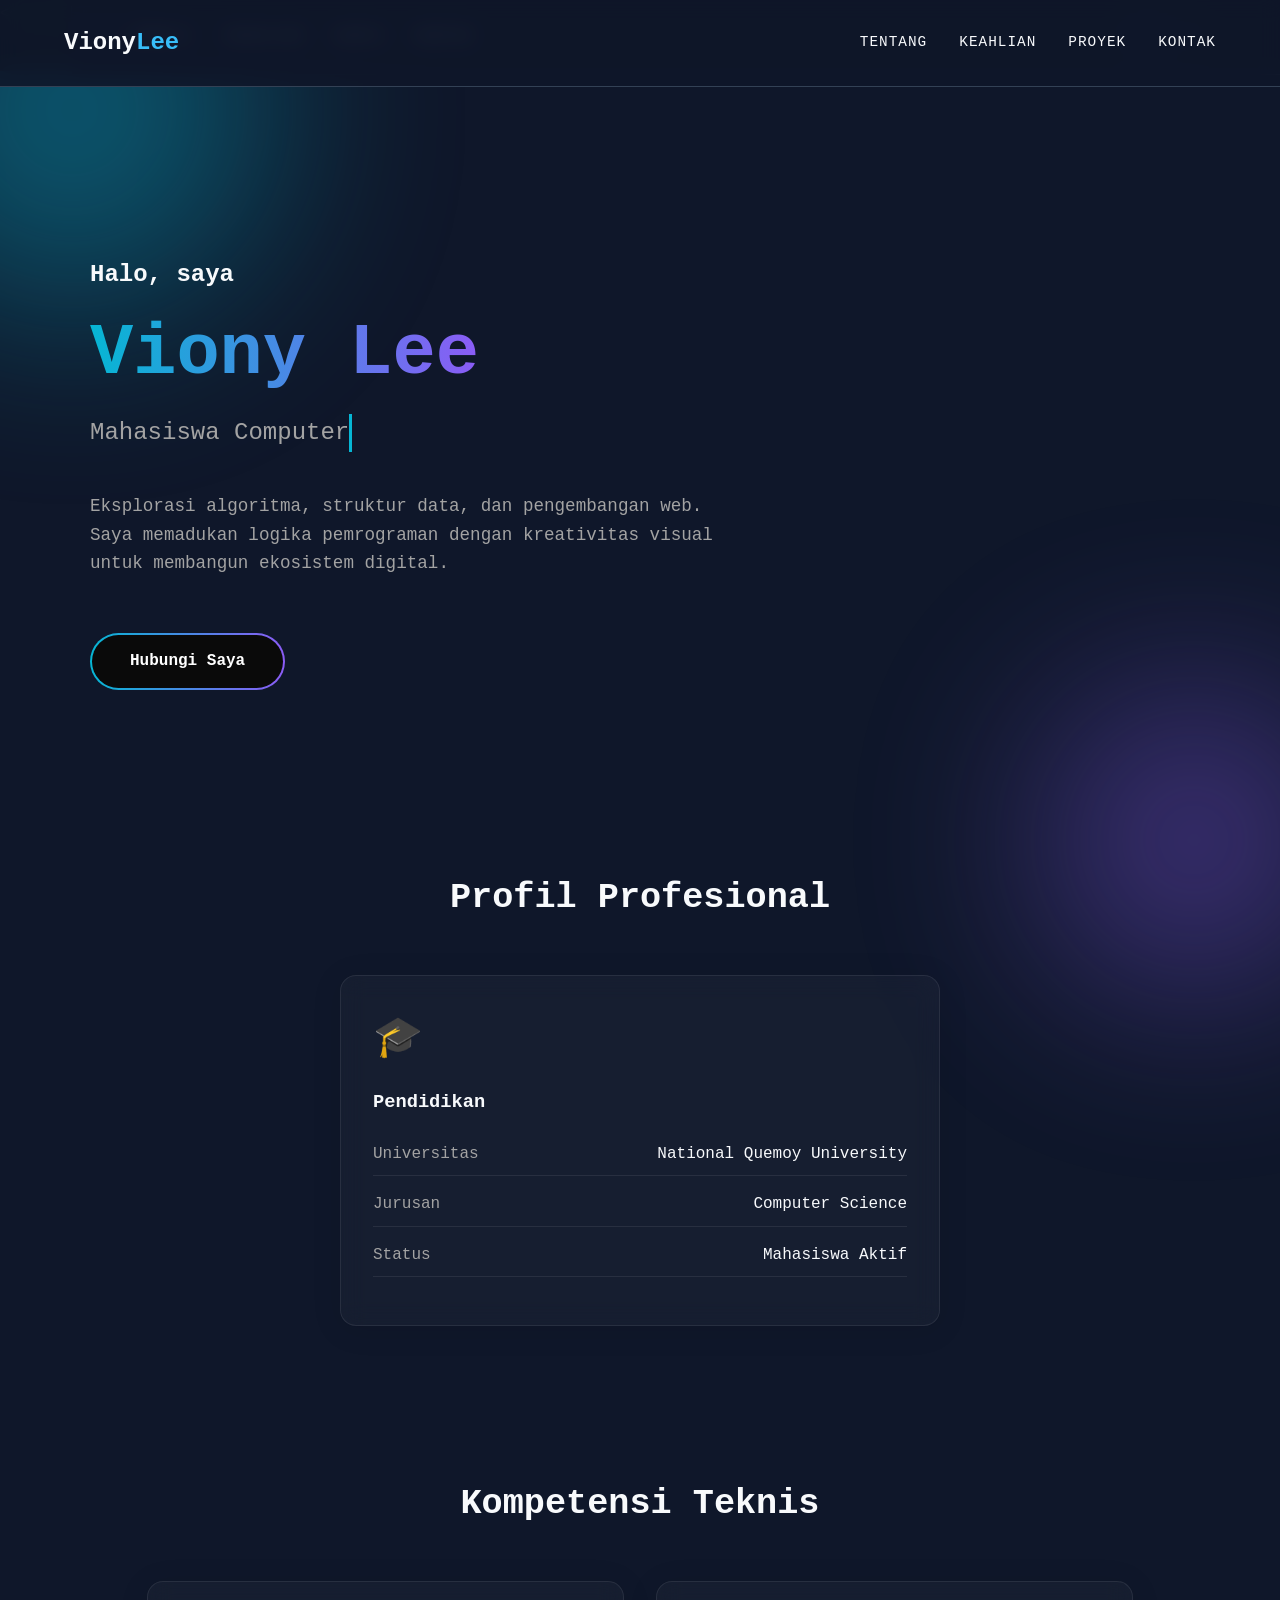
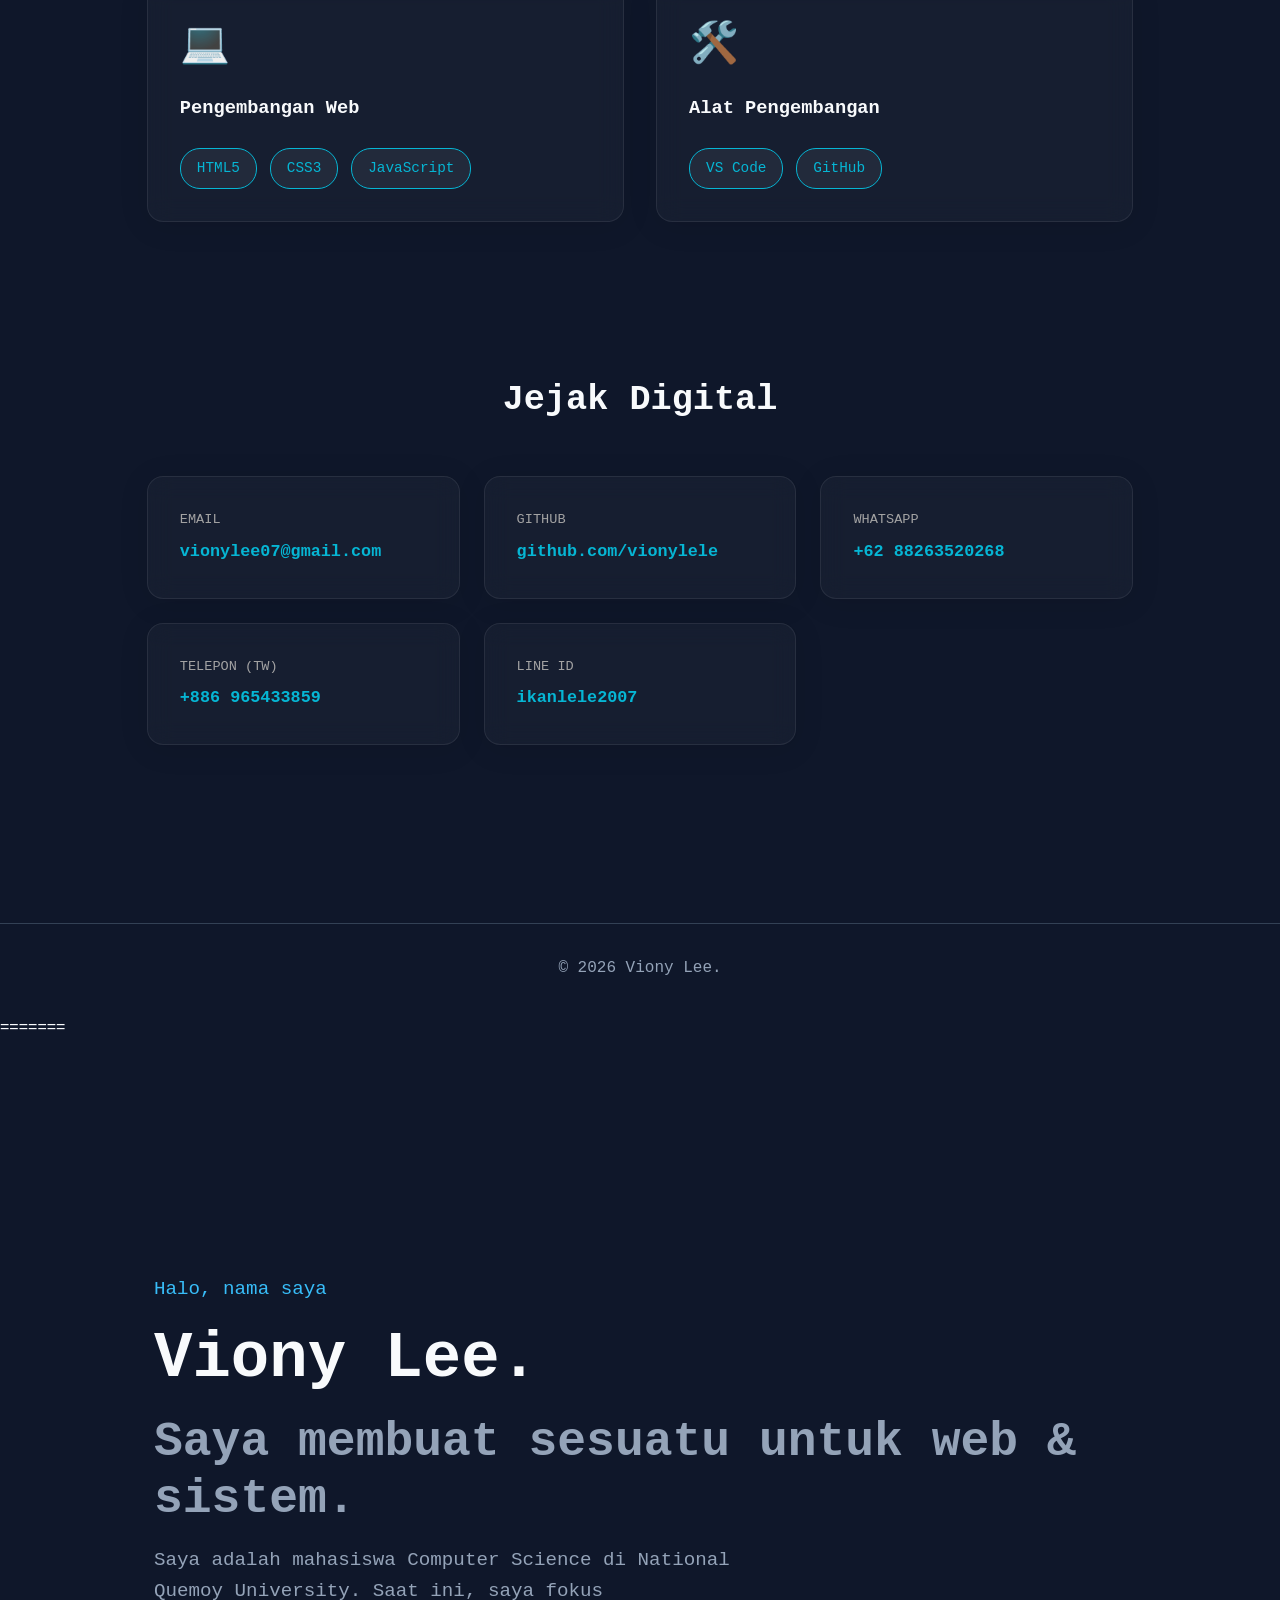
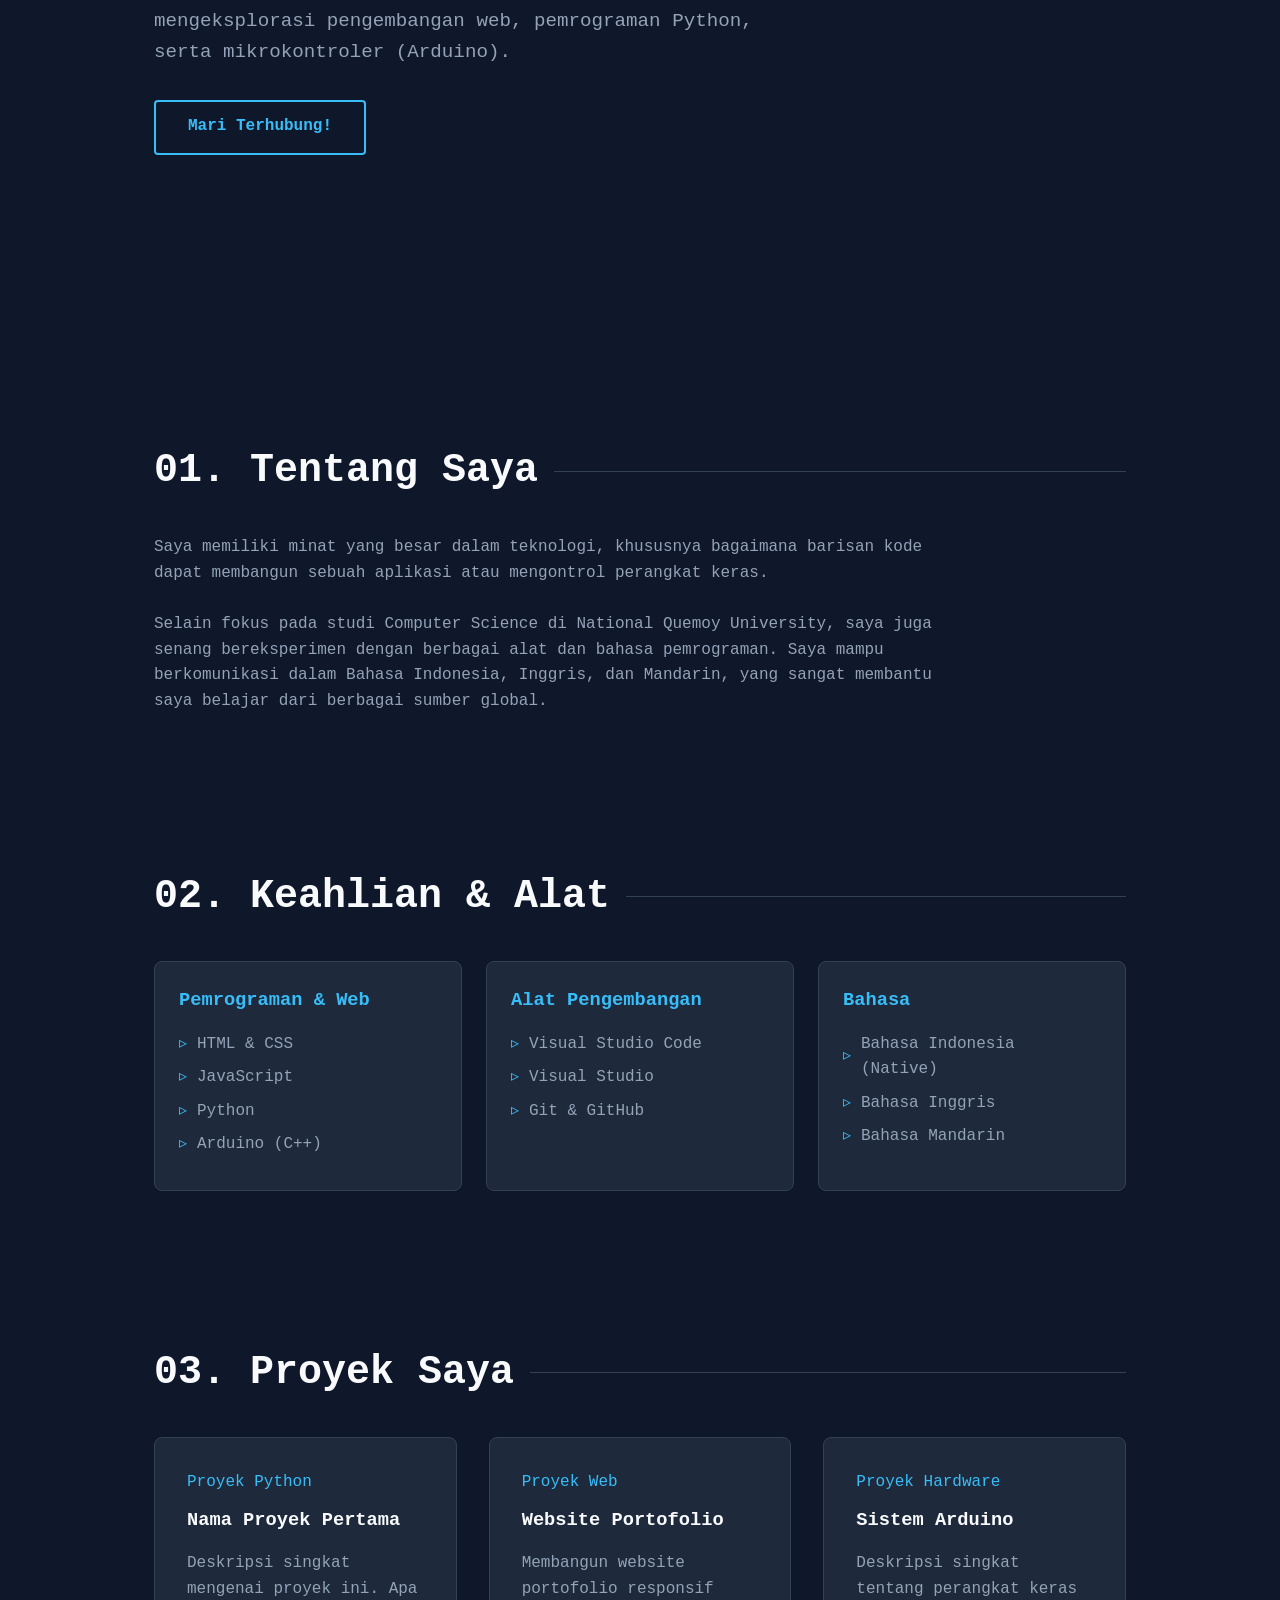
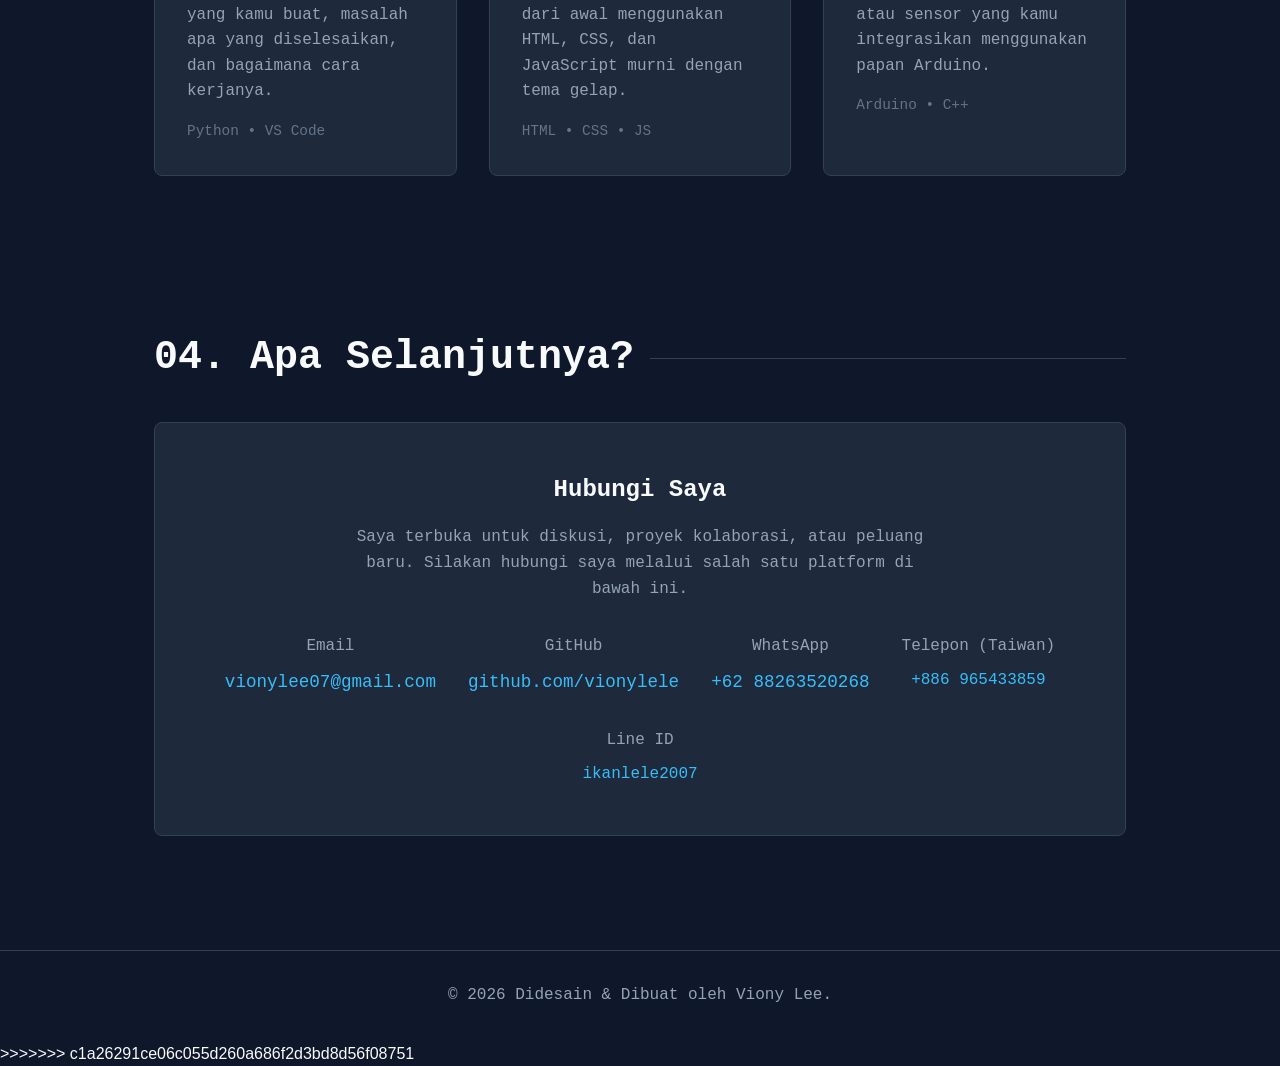
==== commit a6b3016b: "Merge branch 'main' of https://github.com/vionylele/vionylee.github.io" ====
--- a/index.html
+++ b/index.html
@@ -3,6 +3,7 @@
 <head>
     <meta charset="UTF-8">
     <meta name="viewport" content="width=device-width, initial-scale=1.0">
+<<<<<<< HEAD
     <title>Viony Lee | Portofolio Kreatif</title>
     <link rel="stylesheet" href="style.css">
 </head>
@@ -122,4 +123,377 @@
 
     <script src="script.js"></script>
 </body>
-</html>+</html>
+=======
+    <title>Viony Lee | Portfolio</title>
+    <style>
+        /* --- CSS (Styling) --- */
+        :root {
+            --bg-dark: #0f172a;
+            --bg-card: #1e293b;
+            --text-main: #f8fafc;
+            --text-muted: #94a3b8;
+            --accent-color: #38bdf8; /* Warna biru neon/cyan */
+        }
+
+        * {
+            margin: 0;
+            padding: 0;
+            box-sizing: border-box;
+            font-family: 'Courier New', Courier, monospace; /* Font gaya terminal/coding */
+        }
+
+        body {
+            background-color: var(--bg-dark);
+            color: var(--text-main);
+            line-height: 1.6;
+            font-family: 'Segoe UI', Tahoma, sans-serif;
+        }
+
+        /* Navigasi */
+        nav {
+            display: flex;
+            justify-content: space-between;
+            align-items: center;
+            padding: 1.5rem 5%;
+            background-color: rgba(15, 23, 42, 0.9);
+            backdrop-filter: blur(10px);
+            position: fixed;
+            width: 100%;
+            top: 0;
+            z-index: 1000;
+            border-bottom: 1px solid #334155;
+        }
+
+        .logo {
+            font-size: 1.5rem;
+            font-weight: bold;
+            color: var(--text-main);
+            text-decoration: none;
+        }
+
+        .logo span {
+            color: var(--accent-color);
+        }
+
+        .nav-links {
+            list-style: none;
+            display: flex;
+            gap: 2rem;
+        }
+
+        .nav-links a {
+            color: var(--text-main);
+            text-decoration: none;
+            font-weight: 500;
+            transition: 0.3s;
+        }
+
+        .nav-links a:hover {
+            color: var(--accent-color);
+        }
+
+        section {
+            padding: 100px 5% 50px;
+            max-width: 1100px;
+            margin: 0 auto;
+        }
+
+        /* Hero Section */
+        #beranda {
+            height: 100vh;
+            display: flex;
+            flex-direction: column;
+            justify-content: center;
+            align-items: flex-start;
+        }
+
+        .hero-subtitle {
+            color: var(--accent-color);
+            font-family: 'Courier New', Courier, monospace;
+            font-size: 1.2rem;
+            margin-bottom: 1rem;
+        }
+
+        #beranda h1 {
+            font-size: 4rem;
+            line-height: 1.2;
+            margin-bottom: 1rem;
+        }
+
+        #beranda p {
+            color: var(--text-muted);
+            font-size: 1.2rem;
+            max-width: 600px;
+            margin-bottom: 2rem;
+        }
+
+        .btn {
+            display: inline-block;
+            padding: 0.8rem 2rem;
+            border: 2px solid var(--accent-color);
+            color: var(--accent-color);
+            text-decoration: none;
+            border-radius: 4px;
+            font-weight: bold;
+            transition: all 0.3s ease;
+        }
+
+        .btn:hover {
+            background-color: var(--accent-color);
+            color: var(--bg-dark);
+        }
+
+        /* Section Titles */
+        .section-title {
+            font-size: 2.5rem;
+            margin-bottom: 2rem;
+            display: flex;
+            align-items: center;
+            gap: 1rem;
+        }
+
+        .section-title::after {
+            content: "";
+            height: 1px;
+            background-color: #334155;
+            flex-grow: 1;
+        }
+
+        /* Skills */
+        .skills-grid {
+            display: grid;
+            grid-template-columns: repeat(auto-fit, minmax(250px, 1fr));
+            gap: 1.5rem;
+        }
+
+        .skill-category {
+            background-color: var(--bg-card);
+            padding: 1.5rem;
+            border-radius: 8px;
+            border: 1px solid #334155;
+        }
+
+        .skill-category h3 {
+            color: var(--accent-color);
+            margin-bottom: 1rem;
+        }
+
+        .skill-list {
+            list-style: none;
+        }
+
+        .skill-list li {
+            margin-bottom: 0.5rem;
+            color: var(--text-muted);
+            display: flex;
+            align-items: center;
+        }
+
+        .skill-list li::before {
+            content: "▹";
+            color: var(--accent-color);
+            margin-right: 10px;
+        }
+
+        /* Proyek (Placeholder) */
+        .projects-grid {
+            display: grid;
+            grid-template-columns: repeat(auto-fit, minmax(300px, 1fr));
+            gap: 2rem;
+        }
+
+        .project-card {
+            background-color: var(--bg-card);
+            padding: 2rem;
+            border-radius: 8px;
+            border: 1px solid #334155;
+            transition: transform 0.3s ease;
+        }
+
+        .project-card:hover {
+            transform: translateY(-5px);
+            border-color: var(--accent-color);
+        }
+
+        .project-card h3 {
+            margin-bottom: 1rem;
+        }
+
+        /* Kontak */
+        .contact-container {
+            background-color: var(--bg-card);
+            padding: 3rem;
+            border-radius: 8px;
+            text-align: center;
+            border: 1px solid #334155;
+        }
+
+        .contact-links {
+            display: flex;
+            flex-wrap: wrap;
+            justify-content: center;
+            gap: 2rem;
+            margin-top: 2rem;
+        }
+
+        .contact-item {
+            display: flex;
+            flex-direction: column;
+            gap: 0.5rem;
+            color: var(--text-muted);
+        }
+
+        .contact-item a {
+            color: var(--accent-color);
+            text-decoration: none;
+            font-size: 1.1rem;
+        }
+
+        .contact-item a:hover {
+            text-decoration: underline;
+        }
+
+        footer {
+            text-align: center;
+            padding: 2rem;
+            color: var(--text-muted);
+            border-top: 1px solid #334155;
+            margin-top: 4rem;
+        }
+    </style>
+</head>
+<body>
+
+    <nav>
+        <a href="#" class="logo">Viony<span>Lee</span></a>
+        <ul class="nav-links">
+            <li><a href="#tentang">Tentang</a></li>
+            <li><a href="#keahlian">Keahlian</a></li>
+            <li><a href="#proyek">Proyek</a></li>
+            <li><a href="#kontak">Kontak</a></li>
+        </ul>
+    </nav>
+
+    <section id="beranda">
+        <div class="hero-subtitle">Halo, nama saya</div>
+        <h1>Viony Lee.</h1>
+        <h1 style="color: var(--text-muted); font-size: 3rem;">Saya membuat sesuatu untuk web & sistem.</h1>
+        <p>Saya adalah mahasiswa Computer Science di National Quemoy University. Saat ini, saya fokus mengeksplorasi pengembangan web, pemrograman Python, serta mikrokontroler (Arduino).</p>
+        <a href="#kontak" class="btn">Mari Terhubung!</a>
+    </section>
+
+    <section id="tentang">
+        <h2 class="section-title">01. Tentang Saya</h2>
+        <div style="color: var(--text-muted); max-width: 800px;">
+            <p>Saya memiliki minat yang besar dalam teknologi, khususnya bagaimana barisan kode dapat membangun sebuah aplikasi atau mengontrol perangkat keras.</p><br>
+            <p>Selain fokus pada studi Computer Science di National Quemoy University, saya juga senang bereksperimen dengan berbagai alat dan bahasa pemrograman. Saya mampu berkomunikasi dalam Bahasa Indonesia, Inggris, dan Mandarin, yang sangat membantu saya belajar dari berbagai sumber global.</p>
+        </div>
+    </section>
+
+    <section id="keahlian">
+        <h2 class="section-title">02. Keahlian & Alat</h2>
+        <div class="skills-grid">
+            <div class="skill-category">
+                <h3>Pemrograman & Web</h3>
+                <ul class="skill-list">
+                    <li>HTML & CSS</li>
+                    <li>JavaScript</li>
+                    <li>Python</li>
+                    <li>Arduino (C++)</li>
+                </ul>
+            </div>
+            <div class="skill-category">
+                <h3>Alat Pengembangan</h3>
+                <ul class="skill-list">
+                    <li>Visual Studio Code</li>
+                    <li>Visual Studio</li>
+                    <li>Git & GitHub</li>
+                </ul>
+            </div>
+            <div class="skill-category">
+                <h3>Bahasa</h3>
+                <ul class="skill-list">
+                    <li>Bahasa Indonesia (Native)</li>
+                    <li>Bahasa Inggris</li>
+                    <li>Bahasa Mandarin</li>
+                </ul>
+            </div>
+        </div>
+    </section>
+
+    <section id="proyek">
+        <h2 class="section-title">03. Proyek Saya</h2>
+        <div class="projects-grid">
+            <div class="project-card">
+                <div style="color: var(--accent-color); margin-bottom: 10px; font-family: 'Courier New', monospace;">Proyek Python</div>
+                <h3>Nama Proyek Pertama</h3>
+                <p style="color: var(--text-muted); margin-bottom: 15px;">Deskripsi singkat mengenai proyek ini. Apa yang kamu buat, masalah apa yang diselesaikan, dan bagaimana cara kerjanya.</p>
+                <div style="color: #64748b; font-size: 0.9rem;">Python • VS Code</div>
+            </div>
+            
+            <div class="project-card">
+                <div style="color: var(--accent-color); margin-bottom: 10px; font-family: 'Courier New', monospace;">Proyek Web</div>
+                <h3>Website Portofolio</h3>
+                <p style="color: var(--text-muted); margin-bottom: 15px;">Membangun website portofolio responsif dari awal menggunakan HTML, CSS, dan JavaScript murni dengan tema gelap.</p>
+                <div style="color: #64748b; font-size: 0.9rem;">HTML • CSS • JS</div>
+            </div>
+
+            <div class="project-card">
+                <div style="color: var(--accent-color); margin-bottom: 10px; font-family: 'Courier New', monospace;">Proyek Hardware</div>
+                <h3>Sistem Arduino</h3>
+                <p style="color: var(--text-muted); margin-bottom: 15px;">Deskripsi singkat tentang perangkat keras atau sensor yang kamu integrasikan menggunakan papan Arduino.</p>
+                <div style="color: #64748b; font-size: 0.9rem;">Arduino • C++</div>
+            </div>
+        </div>
+    </section>
+
+    <section id="kontak">
+        <h2 class="section-title">04. Apa Selanjutnya?</h2>
+        <div class="contact-container">
+            <h2 style="margin-bottom: 1rem;">Hubungi Saya</h2>
+            <p style="color: var(--text-muted); max-width: 600px; margin: 0 auto;">Saya terbuka untuk diskusi, proyek kolaborasi, atau peluang baru. Silakan hubungi saya melalui salah satu platform di bawah ini.</p>
+            
+            <div class="contact-links">
+                <div class="contact-item">
+                    <span>Email</span>
+                    <a href="mailto:vionylee07@gmail.com">vionylee07@gmail.com</a>
+                </div>
+                <div class="contact-item">
+                    <span>GitHub</span>
+                    <a href="https://github.com/vionylele" target="_blank">github.com/vionylele</a>
+                </div>
+                <div class="contact-item">
+                    <span>WhatsApp</span>
+                    <a href="https://wa.me/6288263520268" target="_blank">+62 88263520268</a>
+                </div>
+                <div class="contact-item">
+                    <span>Telepon (Taiwan)</span>
+                    <span style="color: var(--accent-color);">+886 965433859</span>
+                </div>
+                <div class="contact-item">
+                    <span>Line ID</span>
+                    <span style="color: var(--accent-color);">ikanlele2007</span>
+                </div>
+            </div>
+        </div>
+    </section>
+
+    <footer>
+        <p>&copy; 2026 Didesain & Dibuat oleh Viony Lee.</p>
+    </footer>
+
+    <script>
+        // Smooth scrolling untuk navigasi
+        document.querySelectorAll('a[href^="#"]').forEach(anchor => {
+            anchor.addEventListener('click', function (e) {
+                e.preventDefault();
+                document.querySelector(this.getAttribute('href')).scrollIntoView({
+                    behavior: 'smooth'
+                });
+            });
+        });
+    </script>
+</body>
+</html>
+>>>>>>> c1a26291ce06c055d260a686f2d3bd8d56f08751
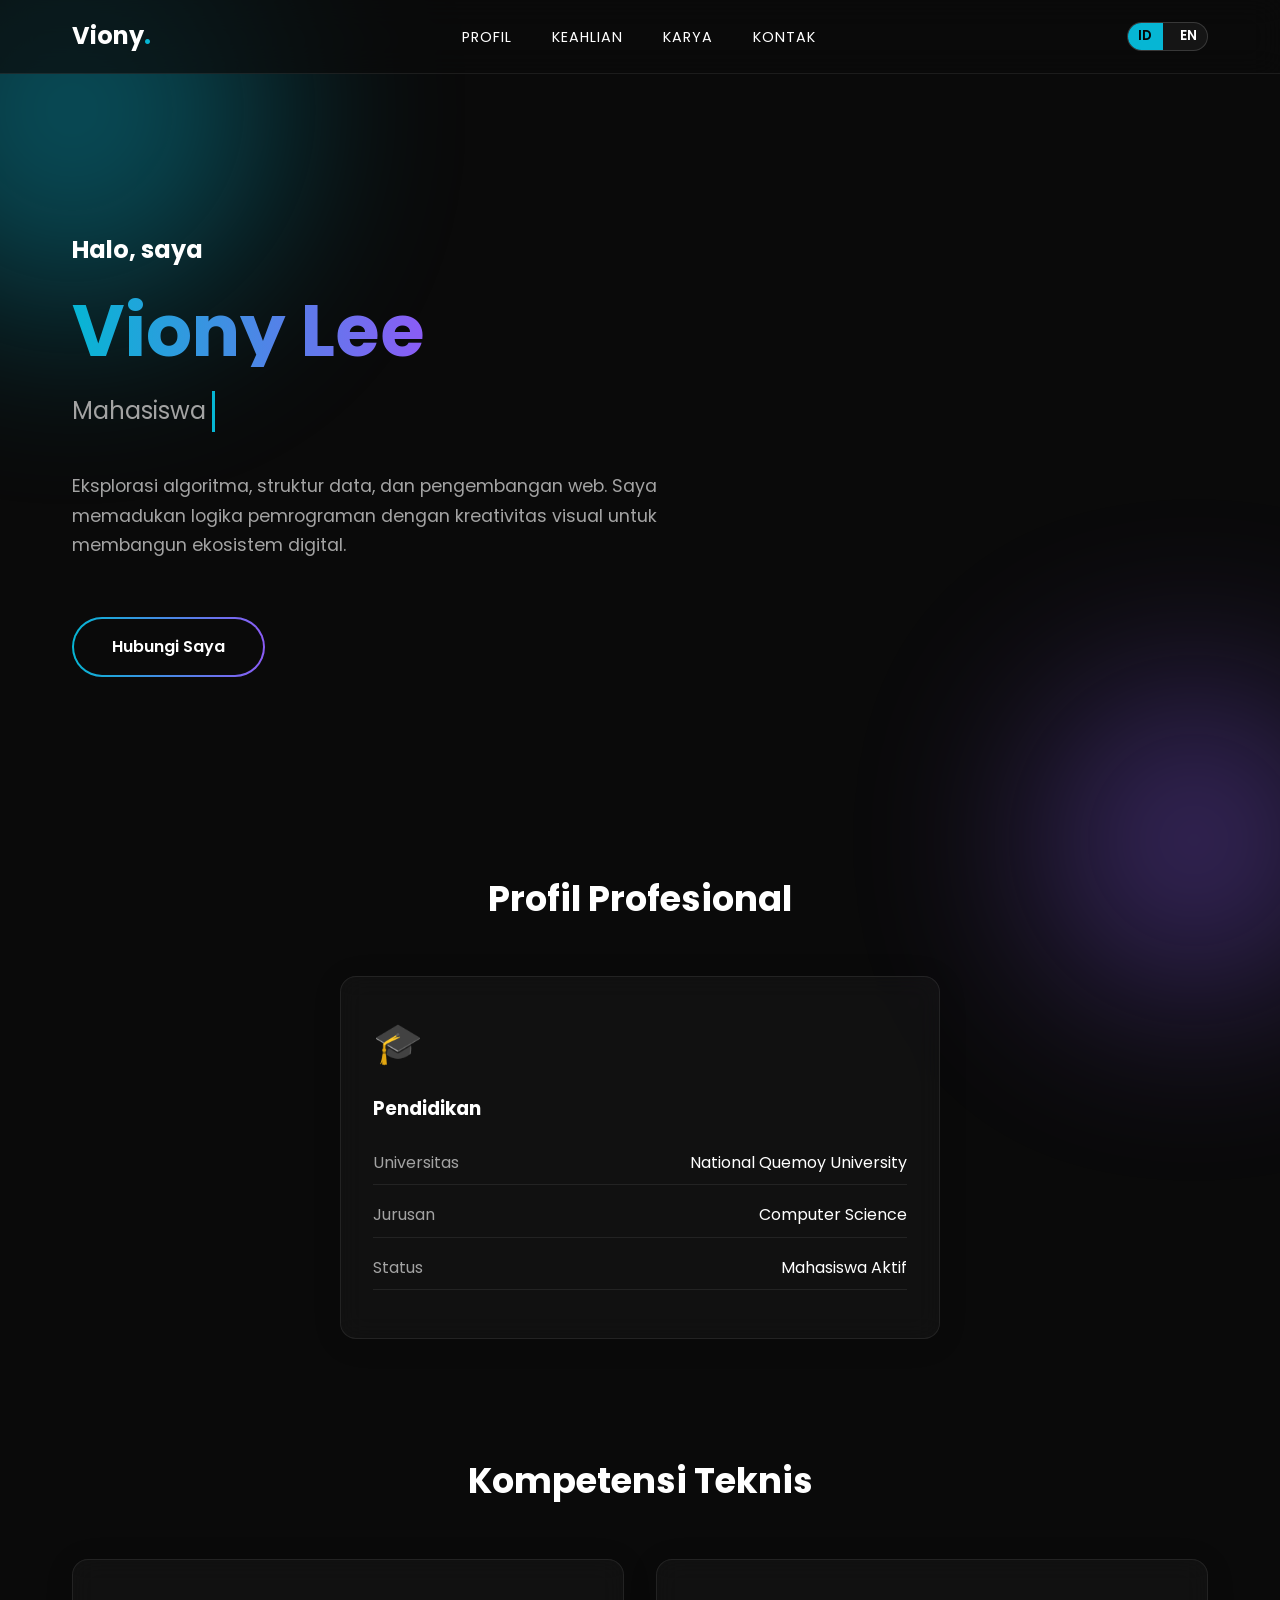
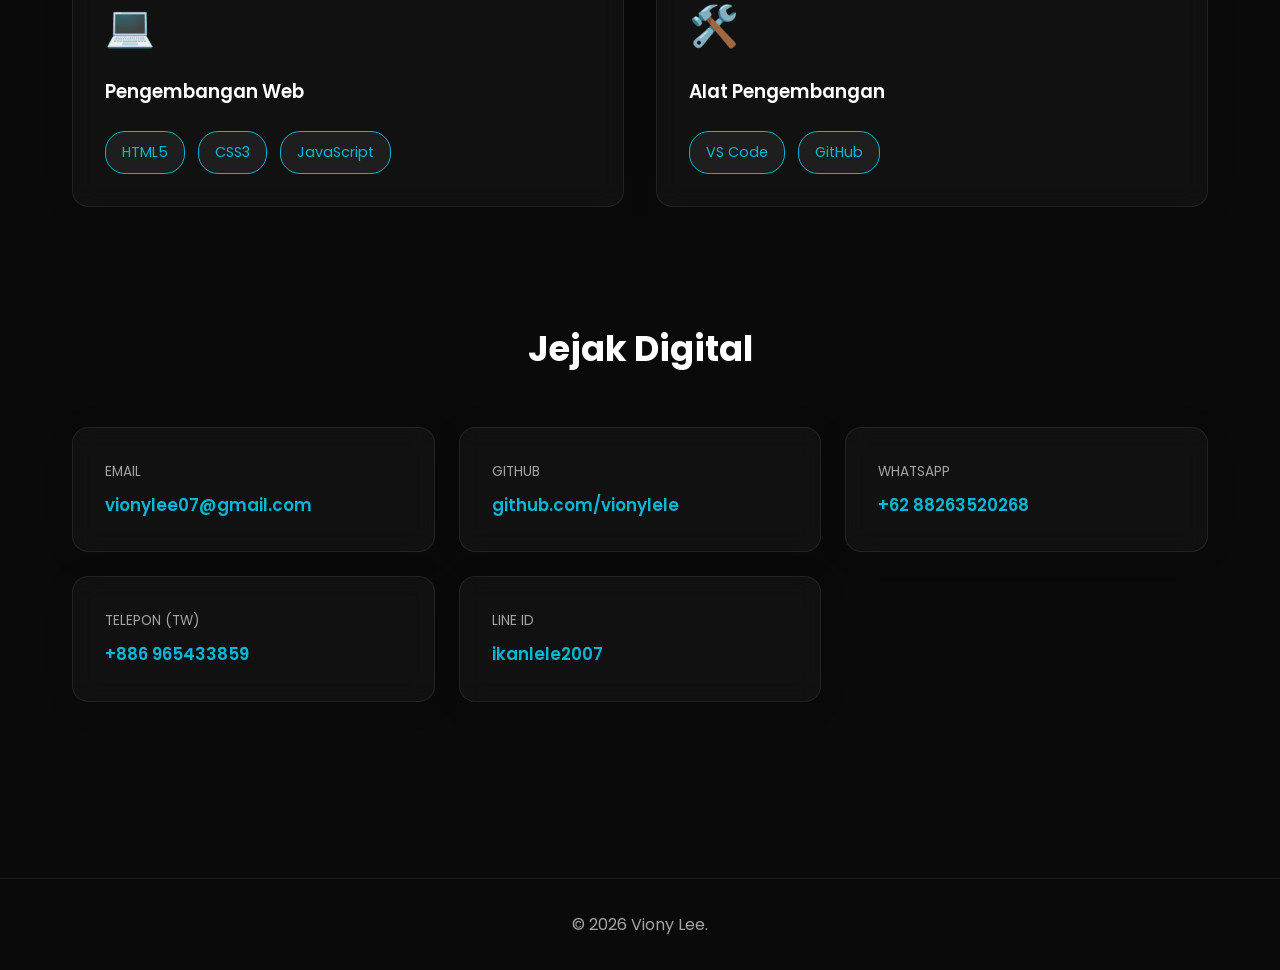
==== commit 74bc3972: "update" ====
--- a/index.html
+++ b/index.html
@@ -3,7 +3,6 @@
 <head>
     <meta charset="UTF-8">
     <meta name="viewport" content="width=device-width, initial-scale=1.0">
-<<<<<<< HEAD
     <title>Viony Lee | Portofolio Kreatif</title>
     <link rel="stylesheet" href="style.css">
 </head>
@@ -123,377 +122,4 @@
 
     <script src="script.js"></script>
 </body>
-</html>
-=======
-    <title>Viony Lee | Portfolio</title>
-    <style>
-        /* --- CSS (Styling) --- */
-        :root {
-            --bg-dark: #0f172a;
-            --bg-card: #1e293b;
-            --text-main: #f8fafc;
-            --text-muted: #94a3b8;
-            --accent-color: #38bdf8; /* Warna biru neon/cyan */
-        }
-
-        * {
-            margin: 0;
-            padding: 0;
-            box-sizing: border-box;
-            font-family: 'Courier New', Courier, monospace; /* Font gaya terminal/coding */
-        }
-
-        body {
-            background-color: var(--bg-dark);
-            color: var(--text-main);
-            line-height: 1.6;
-            font-family: 'Segoe UI', Tahoma, sans-serif;
-        }
-
-        /* Navigasi */
-        nav {
-            display: flex;
-            justify-content: space-between;
-            align-items: center;
-            padding: 1.5rem 5%;
-            background-color: rgba(15, 23, 42, 0.9);
-            backdrop-filter: blur(10px);
-            position: fixed;
-            width: 100%;
-            top: 0;
-            z-index: 1000;
-            border-bottom: 1px solid #334155;
-        }
-
-        .logo {
-            font-size: 1.5rem;
-            font-weight: bold;
-            color: var(--text-main);
-            text-decoration: none;
-        }
-
-        .logo span {
-            color: var(--accent-color);
-        }
-
-        .nav-links {
-            list-style: none;
-            display: flex;
-            gap: 2rem;
-        }
-
-        .nav-links a {
-            color: var(--text-main);
-            text-decoration: none;
-            font-weight: 500;
-            transition: 0.3s;
-        }
-
-        .nav-links a:hover {
-            color: var(--accent-color);
-        }
-
-        section {
-            padding: 100px 5% 50px;
-            max-width: 1100px;
-            margin: 0 auto;
-        }
-
-        /* Hero Section */
-        #beranda {
-            height: 100vh;
-            display: flex;
-            flex-direction: column;
-            justify-content: center;
-            align-items: flex-start;
-        }
-
-        .hero-subtitle {
-            color: var(--accent-color);
-            font-family: 'Courier New', Courier, monospace;
-            font-size: 1.2rem;
-            margin-bottom: 1rem;
-        }
-
-        #beranda h1 {
-            font-size: 4rem;
-            line-height: 1.2;
-            margin-bottom: 1rem;
-        }
-
-        #beranda p {
-            color: var(--text-muted);
-            font-size: 1.2rem;
-            max-width: 600px;
-            margin-bottom: 2rem;
-        }
-
-        .btn {
-            display: inline-block;
-            padding: 0.8rem 2rem;
-            border: 2px solid var(--accent-color);
-            color: var(--accent-color);
-            text-decoration: none;
-            border-radius: 4px;
-            font-weight: bold;
-            transition: all 0.3s ease;
-        }
-
-        .btn:hover {
-            background-color: var(--accent-color);
-            color: var(--bg-dark);
-        }
-
-        /* Section Titles */
-        .section-title {
-            font-size: 2.5rem;
-            margin-bottom: 2rem;
-            display: flex;
-            align-items: center;
-            gap: 1rem;
-        }
-
-        .section-title::after {
-            content: "";
-            height: 1px;
-            background-color: #334155;
-            flex-grow: 1;
-        }
-
-        /* Skills */
-        .skills-grid {
-            display: grid;
-            grid-template-columns: repeat(auto-fit, minmax(250px, 1fr));
-            gap: 1.5rem;
-        }
-
-        .skill-category {
-            background-color: var(--bg-card);
-            padding: 1.5rem;
-            border-radius: 8px;
-            border: 1px solid #334155;
-        }
-
-        .skill-category h3 {
-            color: var(--accent-color);
-            margin-bottom: 1rem;
-        }
-
-        .skill-list {
-            list-style: none;
-        }
-
-        .skill-list li {
-            margin-bottom: 0.5rem;
-            color: var(--text-muted);
-            display: flex;
-            align-items: center;
-        }
-
-        .skill-list li::before {
-            content: "▹";
-            color: var(--accent-color);
-            margin-right: 10px;
-        }
-
-        /* Proyek (Placeholder) */
-        .projects-grid {
-            display: grid;
-            grid-template-columns: repeat(auto-fit, minmax(300px, 1fr));
-            gap: 2rem;
-        }
-
-        .project-card {
-            background-color: var(--bg-card);
-            padding: 2rem;
-            border-radius: 8px;
-            border: 1px solid #334155;
-            transition: transform 0.3s ease;
-        }
-
-        .project-card:hover {
-            transform: translateY(-5px);
-            border-color: var(--accent-color);
-        }
-
-        .project-card h3 {
-            margin-bottom: 1rem;
-        }
-
-        /* Kontak */
-        .contact-container {
-            background-color: var(--bg-card);
-            padding: 3rem;
-            border-radius: 8px;
-            text-align: center;
-            border: 1px solid #334155;
-        }
-
-        .contact-links {
-            display: flex;
-            flex-wrap: wrap;
-            justify-content: center;
-            gap: 2rem;
-            margin-top: 2rem;
-        }
-
-        .contact-item {
-            display: flex;
-            flex-direction: column;
-            gap: 0.5rem;
-            color: var(--text-muted);
-        }
-
-        .contact-item a {
-            color: var(--accent-color);
-            text-decoration: none;
-            font-size: 1.1rem;
-        }
-
-        .contact-item a:hover {
-            text-decoration: underline;
-        }
-
-        footer {
-            text-align: center;
-            padding: 2rem;
-            color: var(--text-muted);
-            border-top: 1px solid #334155;
-            margin-top: 4rem;
-        }
-    </style>
-</head>
-<body>
-
-    <nav>
-        <a href="#" class="logo">Viony<span>Lee</span></a>
-        <ul class="nav-links">
-            <li><a href="#tentang">Tentang</a></li>
-            <li><a href="#keahlian">Keahlian</a></li>
-            <li><a href="#proyek">Proyek</a></li>
-            <li><a href="#kontak">Kontak</a></li>
-        </ul>
-    </nav>
-
-    <section id="beranda">
-        <div class="hero-subtitle">Halo, nama saya</div>
-        <h1>Viony Lee.</h1>
-        <h1 style="color: var(--text-muted); font-size: 3rem;">Saya membuat sesuatu untuk web & sistem.</h1>
-        <p>Saya adalah mahasiswa Computer Science di National Quemoy University. Saat ini, saya fokus mengeksplorasi pengembangan web, pemrograman Python, serta mikrokontroler (Arduino).</p>
-        <a href="#kontak" class="btn">Mari Terhubung!</a>
-    </section>
-
-    <section id="tentang">
-        <h2 class="section-title">01. Tentang Saya</h2>
-        <div style="color: var(--text-muted); max-width: 800px;">
-            <p>Saya memiliki minat yang besar dalam teknologi, khususnya bagaimana barisan kode dapat membangun sebuah aplikasi atau mengontrol perangkat keras.</p><br>
-            <p>Selain fokus pada studi Computer Science di National Quemoy University, saya juga senang bereksperimen dengan berbagai alat dan bahasa pemrograman. Saya mampu berkomunikasi dalam Bahasa Indonesia, Inggris, dan Mandarin, yang sangat membantu saya belajar dari berbagai sumber global.</p>
-        </div>
-    </section>
-
-    <section id="keahlian">
-        <h2 class="section-title">02. Keahlian & Alat</h2>
-        <div class="skills-grid">
-            <div class="skill-category">
-                <h3>Pemrograman & Web</h3>
-                <ul class="skill-list">
-                    <li>HTML & CSS</li>
-                    <li>JavaScript</li>
-                    <li>Python</li>
-                    <li>Arduino (C++)</li>
-                </ul>
-            </div>
-            <div class="skill-category">
-                <h3>Alat Pengembangan</h3>
-                <ul class="skill-list">
-                    <li>Visual Studio Code</li>
-                    <li>Visual Studio</li>
-                    <li>Git & GitHub</li>
-                </ul>
-            </div>
-            <div class="skill-category">
-                <h3>Bahasa</h3>
-                <ul class="skill-list">
-                    <li>Bahasa Indonesia (Native)</li>
-                    <li>Bahasa Inggris</li>
-                    <li>Bahasa Mandarin</li>
-                </ul>
-            </div>
-        </div>
-    </section>
-
-    <section id="proyek">
-        <h2 class="section-title">03. Proyek Saya</h2>
-        <div class="projects-grid">
-            <div class="project-card">
-                <div style="color: var(--accent-color); margin-bottom: 10px; font-family: 'Courier New', monospace;">Proyek Python</div>
-                <h3>Nama Proyek Pertama</h3>
-                <p style="color: var(--text-muted); margin-bottom: 15px;">Deskripsi singkat mengenai proyek ini. Apa yang kamu buat, masalah apa yang diselesaikan, dan bagaimana cara kerjanya.</p>
-                <div style="color: #64748b; font-size: 0.9rem;">Python • VS Code</div>
-            </div>
-            
-            <div class="project-card">
-                <div style="color: var(--accent-color); margin-bottom: 10px; font-family: 'Courier New', monospace;">Proyek Web</div>
-                <h3>Website Portofolio</h3>
-                <p style="color: var(--text-muted); margin-bottom: 15px;">Membangun website portofolio responsif dari awal menggunakan HTML, CSS, dan JavaScript murni dengan tema gelap.</p>
-                <div style="color: #64748b; font-size: 0.9rem;">HTML • CSS • JS</div>
-            </div>
-
-            <div class="project-card">
-                <div style="color: var(--accent-color); margin-bottom: 10px; font-family: 'Courier New', monospace;">Proyek Hardware</div>
-                <h3>Sistem Arduino</h3>
-                <p style="color: var(--text-muted); margin-bottom: 15px;">Deskripsi singkat tentang perangkat keras atau sensor yang kamu integrasikan menggunakan papan Arduino.</p>
-                <div style="color: #64748b; font-size: 0.9rem;">Arduino • C++</div>
-            </div>
-        </div>
-    </section>
-
-    <section id="kontak">
-        <h2 class="section-title">04. Apa Selanjutnya?</h2>
-        <div class="contact-container">
-            <h2 style="margin-bottom: 1rem;">Hubungi Saya</h2>
-            <p style="color: var(--text-muted); max-width: 600px; margin: 0 auto;">Saya terbuka untuk diskusi, proyek kolaborasi, atau peluang baru. Silakan hubungi saya melalui salah satu platform di bawah ini.</p>
-            
-            <div class="contact-links">
-                <div class="contact-item">
-                    <span>Email</span>
-                    <a href="mailto:vionylee07@gmail.com">vionylee07@gmail.com</a>
-                </div>
-                <div class="contact-item">
-                    <span>GitHub</span>
-                    <a href="https://github.com/vionylele" target="_blank">github.com/vionylele</a>
-                </div>
-                <div class="contact-item">
-                    <span>WhatsApp</span>
-                    <a href="https://wa.me/6288263520268" target="_blank">+62 88263520268</a>
-                </div>
-                <div class="contact-item">
-                    <span>Telepon (Taiwan)</span>
-                    <span style="color: var(--accent-color);">+886 965433859</span>
-                </div>
-                <div class="contact-item">
-                    <span>Line ID</span>
-                    <span style="color: var(--accent-color);">ikanlele2007</span>
-                </div>
-            </div>
-        </div>
-    </section>
-
-    <footer>
-        <p>&copy; 2026 Didesain & Dibuat oleh Viony Lee.</p>
-    </footer>
-
-    <script>
-        // Smooth scrolling untuk navigasi
-        document.querySelectorAll('a[href^="#"]').forEach(anchor => {
-            anchor.addEventListener('click', function (e) {
-                e.preventDefault();
-                document.querySelector(this.getAttribute('href')).scrollIntoView({
-                    behavior: 'smooth'
-                });
-            });
-        });
-    </script>
-</body>
-</html>
->>>>>>> c1a26291ce06c055d260a686f2d3bd8d56f08751
+</html>
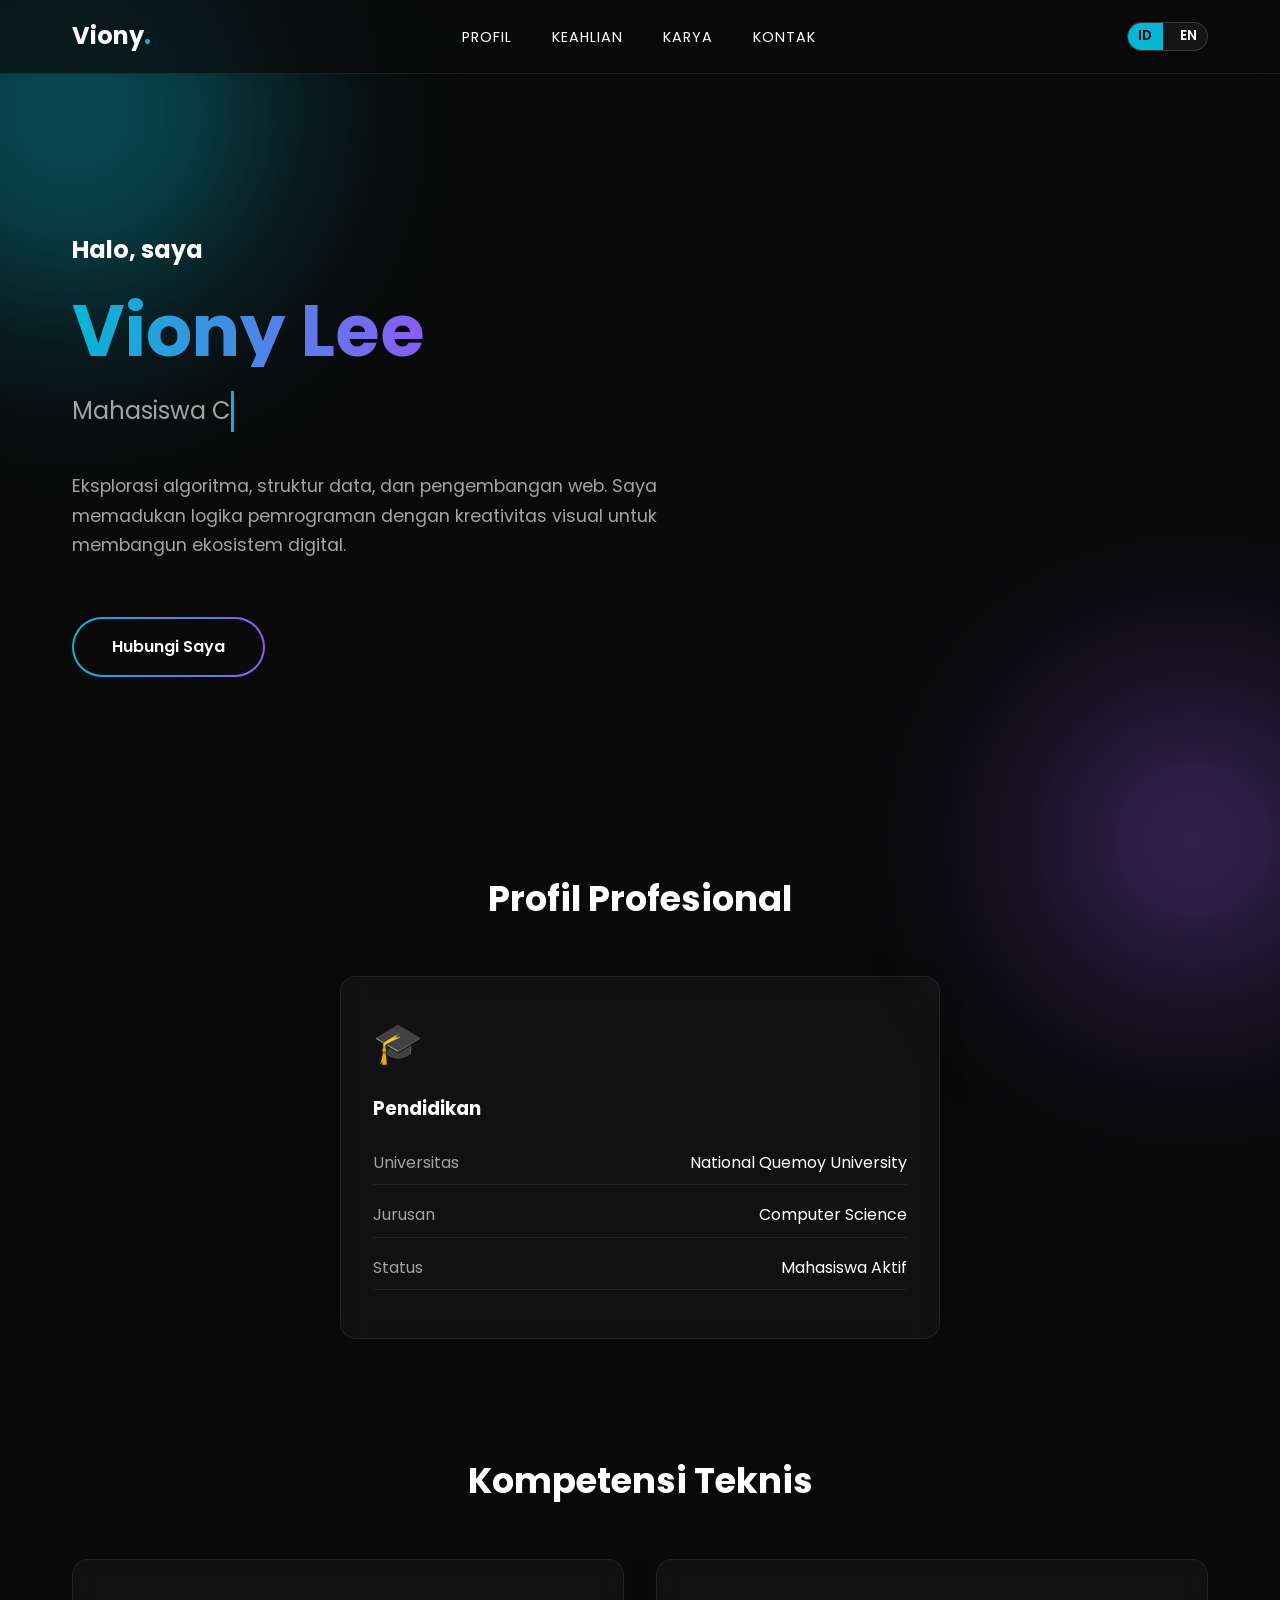
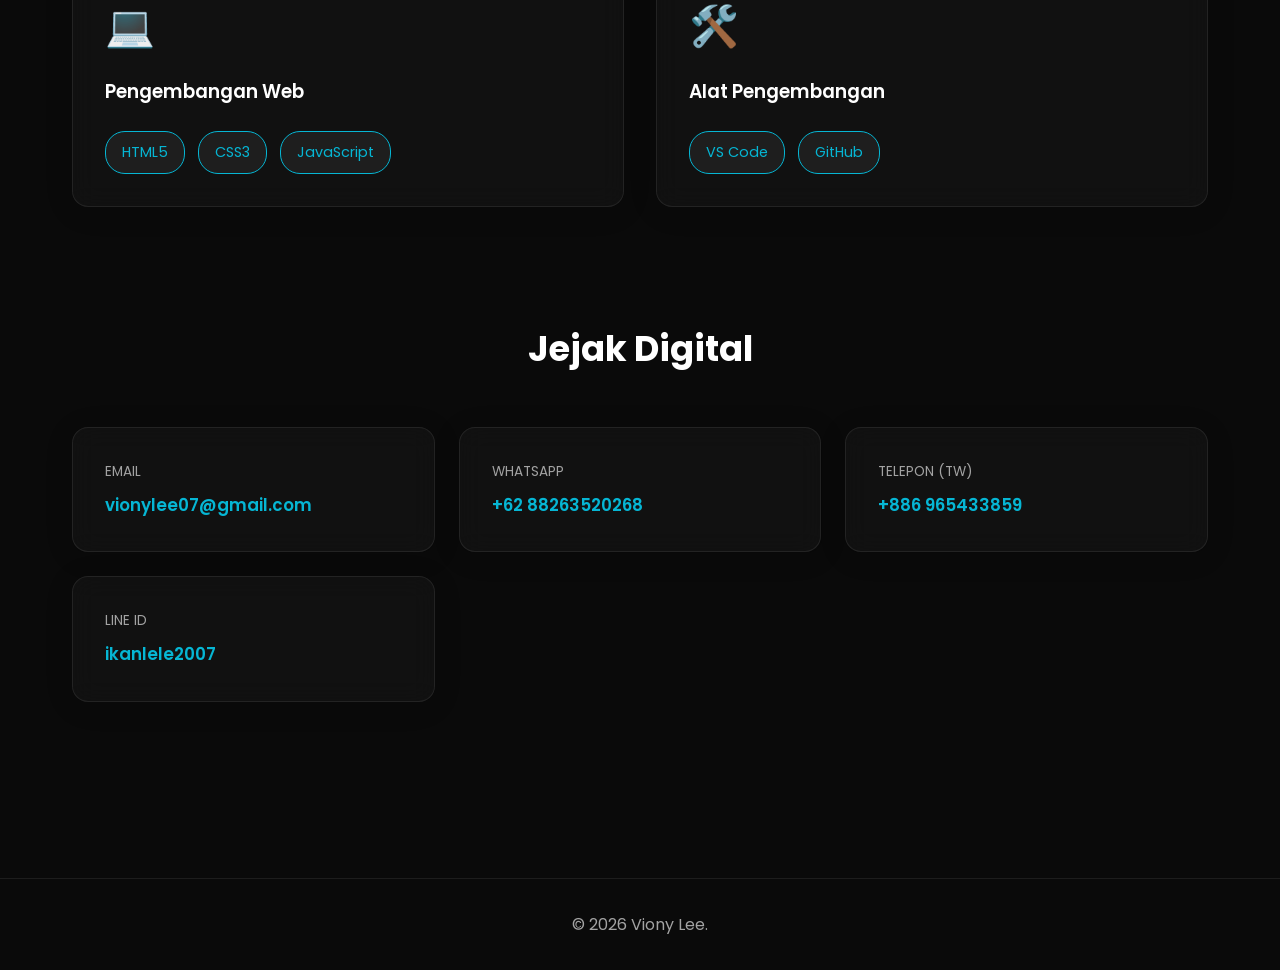
==== commit b5929294: "update" ====
--- a/index.html
+++ b/index.html
@@ -97,10 +97,6 @@
                     <a href="mailto:vionylee07@gmail.com">vionylee07@gmail.com</a>
                 </div>
                 <div class="contact-card glass-card">
-                    <span data-i18n="githubLabel">GitHub</span>
-                    <a href="https://github.com/vionylele" target="_blank">github.com/vionylele</a>
-                </div>
-                <div class="contact-card glass-card">
                     <span data-i18n="whatsappLabel">WhatsApp</span>
                     <a href="https://wa.me/6288263520268" target="_blank">+62 88263520268</a>
                 </div>
